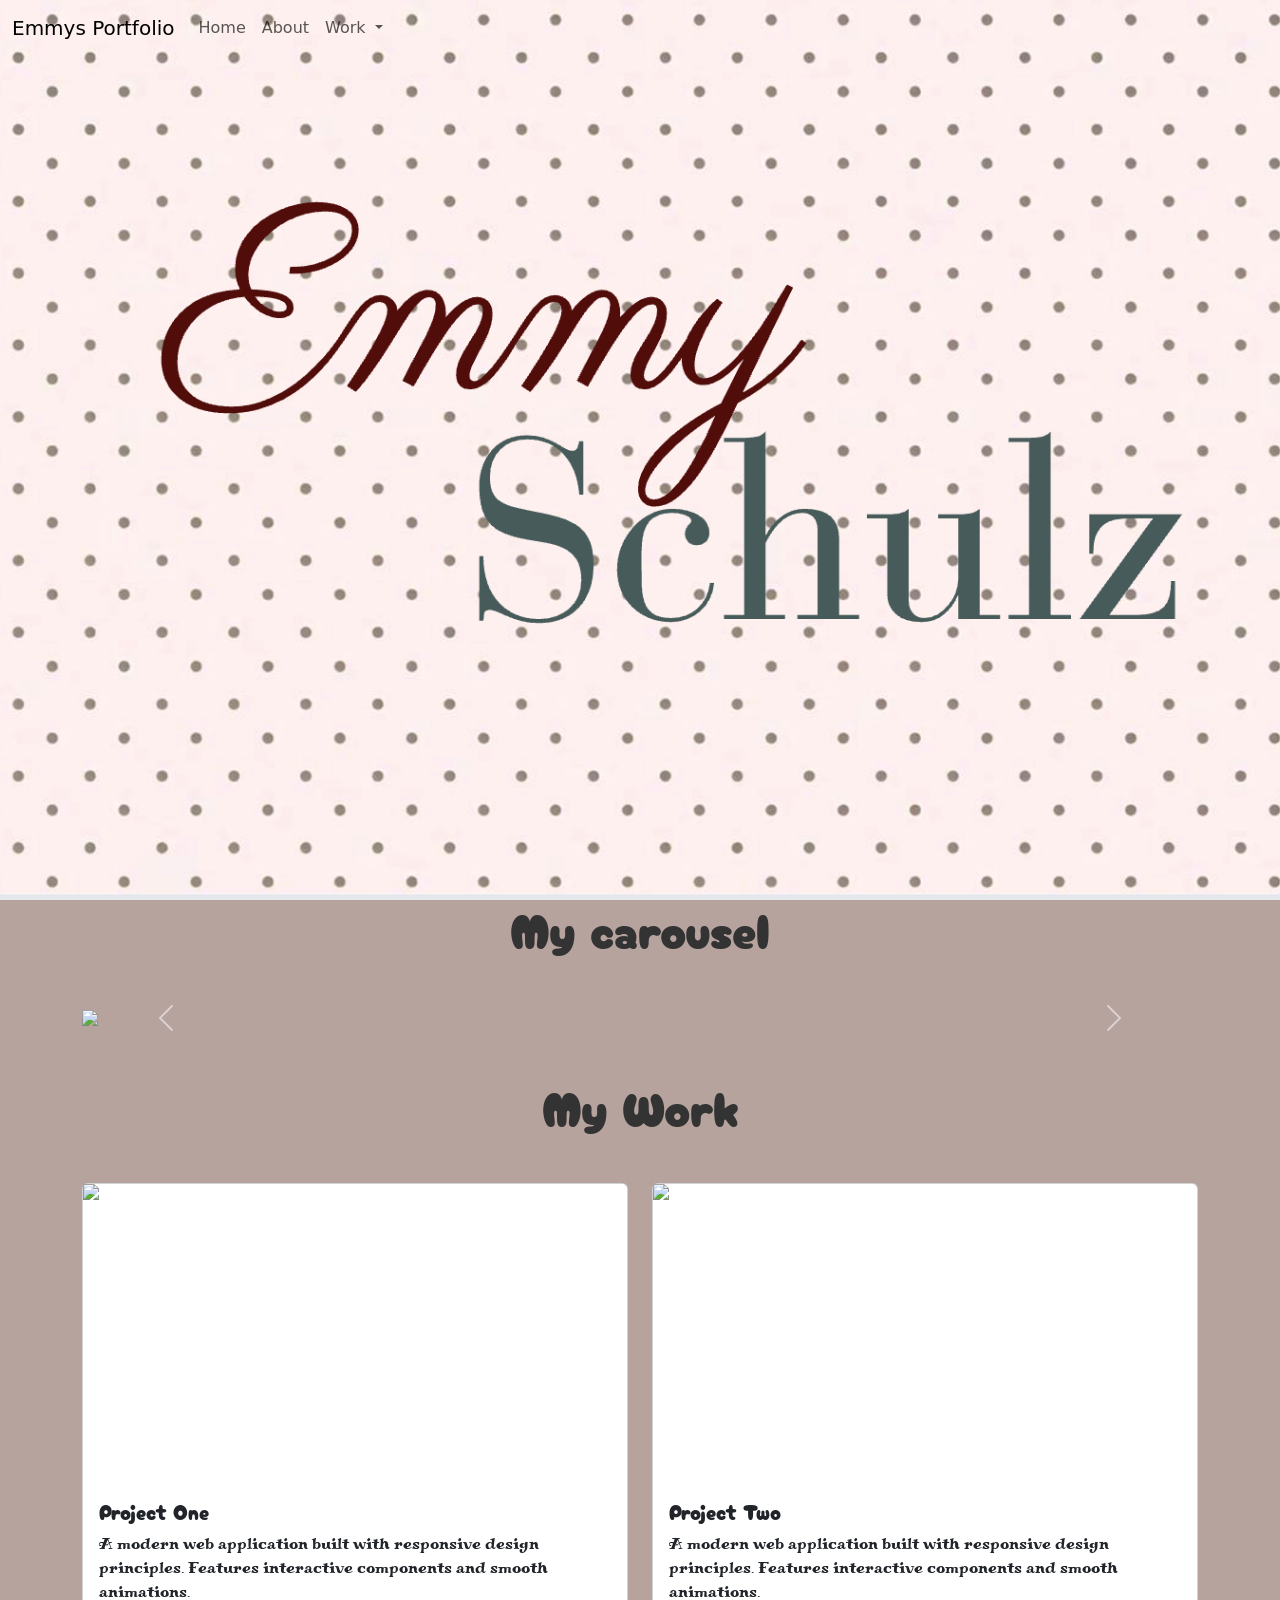
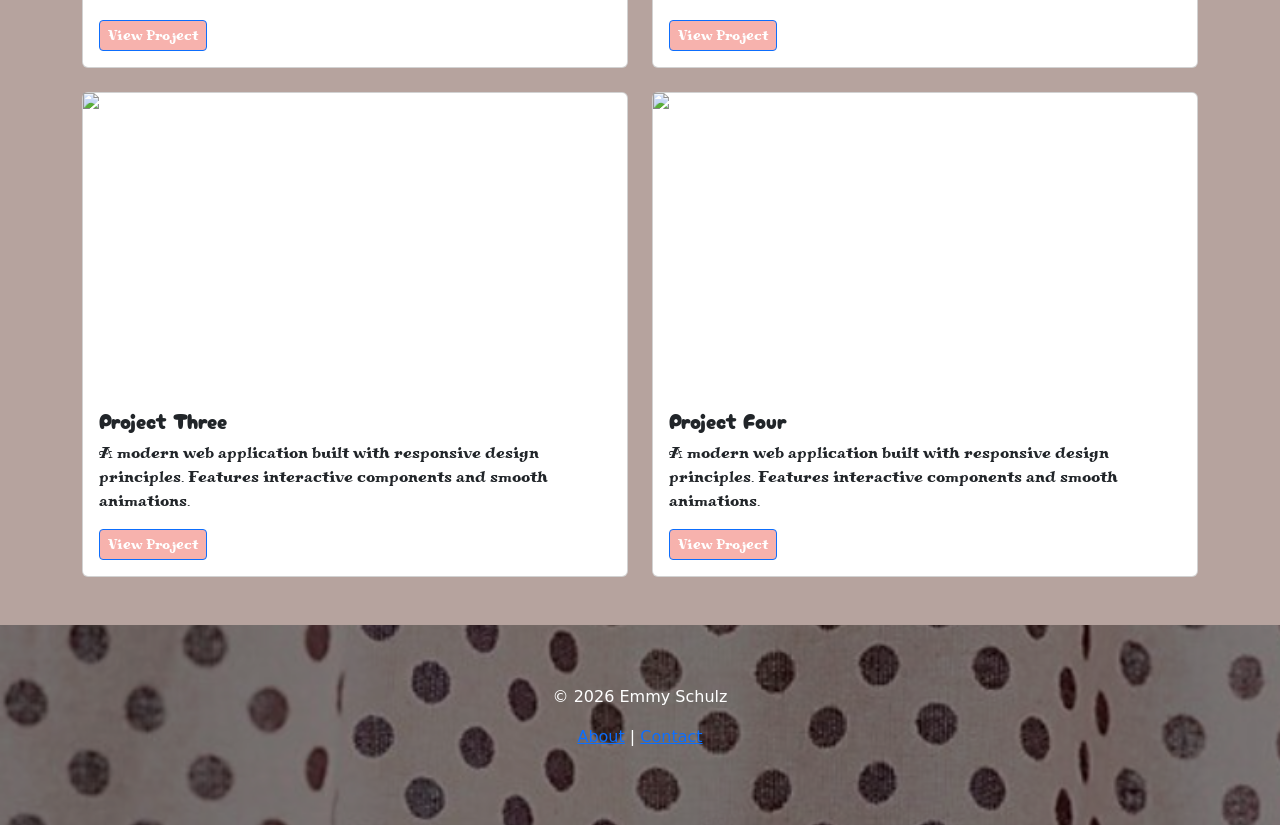
==== index.html @ f0cff7fa "change to front page" ====
<!DOCTYPE html>
<html lang="en">

	<head>
		<link rel="stylesheet" href="https://cdnjs.cloudflare.com/ajax/libs/animate.css/4.1.1/animate.min.css"/>
		
		<meta name="viewport" content="width=device-width, initial-scale=1">

		<meta name="description" content="A student athlete at St. Thomas who runs, writes, designs and plans! ">

		<meta property="og:image" content="images/polkadots.png">

		<link rel="icon" href="images/polkadots.png" type="image/x-icon">

		<title>Emmy Schulz Portfolio</title>

		<link href="https://cdn.jsdelivr.net/npm/bootstrap@5.3.8/dist/css/bootstrap.min.css" rel="stylesheet" integrity="sha384-sRIl4kxILFvY47J16cr9ZwB07vP4J8+LH7qKQnuqkuIAvNWLzeN8tE5YBujZqJLB" crossorigin="anonymous">

		<link href="styles/styles.css" rel="stylesheet">
	</head>
	
	<body>
		

		<!-- navbar with a drop down that collapses on screens smaller than medium width -->
<nav class="navbar navbar-expand-md fixed-top">
	<div class="container-fluid">
		<a class="navbar-brand" href="#">Emmys Portfolio</a>
		<button class="navbar-toggler" type="button" data-bs-toggle="collapse" data-bs-target="#navbarText" aria-controls="navbarText" aria-expanded="false" aria-label="Toggle navigation">
			<span class="navbar-toggler-icon"></span>
		</button>
		<div class="collapse navbar-collapse" id="navbarText">
			<ul class="navbar-nav">
				<li class="nav-item">
					<a class="nav-link" href="#">Home</a>
				</li>
				<li class="nav-item">
					<a class="nav-link" href="#">About</a>
				</li>
				<li class="nav-item dropdown">
					<a class="nav-link dropdown-toggle" role="button" data-bs-toggle="dropdown">
						Work
					</a>
					<ul class="dropdown-menu">
						<li><a class="dropdown-item" href="#">Digital</a></li>
						<li><a class="dropdown-item" href="#">Print</a></li>
						<li><a class="dropdown-item" href="#">Illustration</a></li>
					</ul>
				</li>
			</ul>
		
	</div>
	</div>
</nav>



		<!-- Hero Section -->
		<section id="hero" class="hero-section">
			<div class="container h-100 d-flex align-items-center justify-content-center">
				<div class="text-center text-white">
					
					<a href="easlink.html"></a>

				</div>
			</div>
		</section>

<section class="carousel py5">
	<div class="container">
		<h2 class="text-center mb-5 display-5">My carousel</h2>

		<div id="catCarousel" class="carousel slide">
			<div class="carousel-inner">
				<div class="carousel-item active">
					<img src="images/bluecat.webp">
				</div>
				<div class="carousel-item">
					<img src="images/catfriend.webp">
				</div>
				<div class="carousel-item">
					<img src="images/catkeyboard.webp">
				</div>
				<div class="carousel-item">
					<img src="images/sunflowercat.webp">
				</div>
				<div class="carousel-item">
					<img src="images/orangecat.webp">
				</div>
			</div>
			<button class="carousel-control-prev" type="button" data-bs-target="#catCarousel" data-bs-slide="prev">
				<span class="carousel-control-prev-icon" aria-hidden="true"></span>
			</button>
			<button class="carousel-control-next" type="button" data-bs-target="#catCarousel" data-bs-slide="next">
				<span class="carousel-control-next-icon" aria-hidden="true"></span>
			</button>
		</div>
	</div>
</section>


		<!-- Work Section -->
		<section id="work" class="py-5 sans-serif">
			<div class="container">
				<h2 class="text-center mb-5 display-5">My Work</h2>
				
				<div class="row g-4">
					<!-- Work 1 -->
					<div class="col-md-6">
						<div class="card h-100 work-card">
							<img src="https://placehold.co/500x300/">
							<div class="card-body">
								<h5 class="card-title">Project One</h5>
								<p class="card-text">A modern web application built with responsive design principles. Features interactive components and smooth animations.</p>
								<a href="#" class="btn btn-sm btn-primary">View Project</a>
							</div>
						</div>
					</div>

					<!-- Work 2 -->
					<div class="col-md-6">
						<div class="card h-100 work-card">
							<img src="https://placehold.co/500x300/">
							<div class="card-body">
								<h5 class="card-title">Project Two</h5>
								<p class="card-text">A modern web application built with responsive design principles. Features interactive components and smooth animations.</p>
								<a href="#" class="btn btn-sm btn-primary">View Project</a>
							</div>
						</div>
					</div>

					<!-- Work 3 -->
					<div class="col-md-6">
						<div class="card h-100 work-card">
							<img src="https://placehold.co/500x300/">
							<div class="card-body">
								<h5 class="card-title">Project Three</h5>
								<p class="card-text">A modern web application built with responsive design principles. Features interactive components and smooth animations.</p>
								<a href="#" class="btn btn-sm btn-primary">View Project</a>
							</div>
						</div>
					</div>

					<!-- Work 4 -->
					<div class="col-md-6">
						<div class="card h-100 work-card">
							<img src="https://placehold.co/500x300/">
							<div class="card-body">
								<h5 class="card-title">Project Four</h5>
								<p class="card-text">A modern web application built with responsive design principles. Features interactive components and smooth animations.</p>
								<a href="#" class="btn btn-sm btn-primary">View Project</a>
							</div>
						</div>
					</div>
				</div>
			</div>
		</section>

		<script src="https://cdn.jsdelivr.net/npm/bootstrap@5.3.8/dist/js/bootstrap.bundle.min.js" integrity="sha384-FKyoEForCGlyvwx9Hj09JcYn3nv7wiPVlz7YYwJrWVcXK/BmnVDxM+D2scQbITxI" crossorigin="anonymous"></script>
	</body>
</html>


<footer class="footer">
	<div class="container-fluid text-center text-white">
		<p>&copy; 2026 Emmy Schulz</p>
		<p>
			<a href="#">About</a> |
			<a href="#">Contact</a>
		</p>
	</div>
</footer>

</body>
</html>
---- styles/styles.css ----
@import url('https://fonts.googleapis.com/css2?family=Bitter:ital,wght@0,100..900;1,100..900&family=Cherry+Bomb+One&display=swap');
@import url('https://fonts.googleapis.com/css2?family=Miltonian+Tattoo&display=swap');

:root { 
    --bg-color:#B6A39E;
    --text-color: #510D0A; 
    --highlight-color-one: #162521;
    --highlight-color-two: #475B5A;
}
body { 
    background-color: var(--bg-color);
    color: var(--text-color);
}


/* Hero Section */
/* Hero Section */
.hero-section {
    background-image: url("../images/banner.png");
    background-size: cover;
    background-position: center;
    background-repeat: no-repeat;

    height: 100vh;
}



.bg-light {
    background-color: red;
}

.hero-section h1 {
    font-weight: 700;
      font-family: "Cherry Bomb One", system-ui; 
}

h2,h3,h4,h5 {
    font-family: "Cherry Bomb One", system-ui; 
}


.hero-section .lead {
    font-size: 1.5rem;
}

.work-card img {
    height: 300px;
    object-fit: cover;
    border-radius: 0;
}
.work-card {
    font-family: "Miltonian Tattoo", serif;
}

.btn {
    background-color: #F7B2AD;
}

h2 {
    font-weight: 700;
    color: #333;
}

.footer {
	background-image: url("../images/polkadots.png"); /* change to your image */
	background-size: cover;
	background-position: center;
	background-repeat: no-repeat;

	padding: 60px 0;
	position: relative;
}

/* optional: dark overlay so text is readable */
.footer::before {
	content: "";
	position: absolute;
	top: 0;
	left: 0;
	width: 100%;
	height: 100%;
	background: rgba(0, 0, 0, 0.5);
}

/* keep text above overlay */
.footer .container-fluid {
	position: relative;
	z-index: 1;
}
.footer {
	min-height: 200px;
	display: flex;
	align-items: center;
	justify-content: center;
}
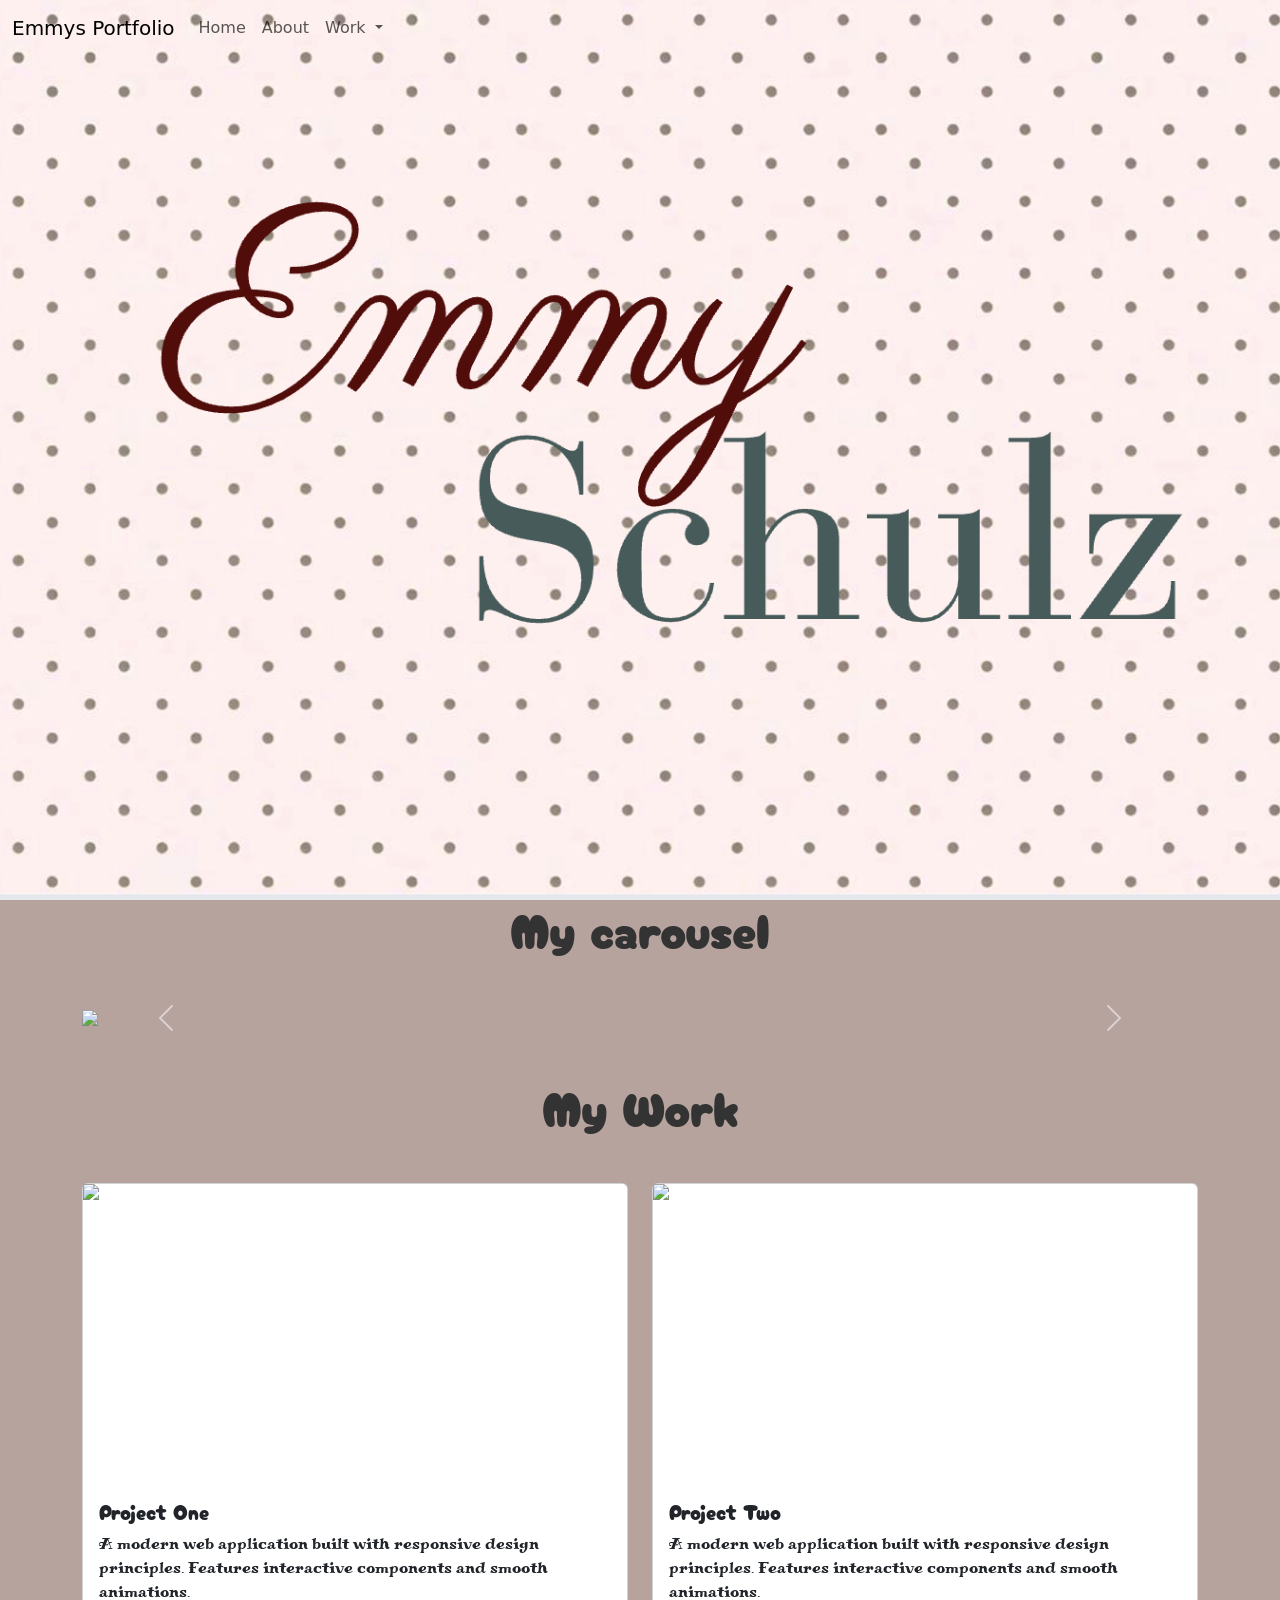
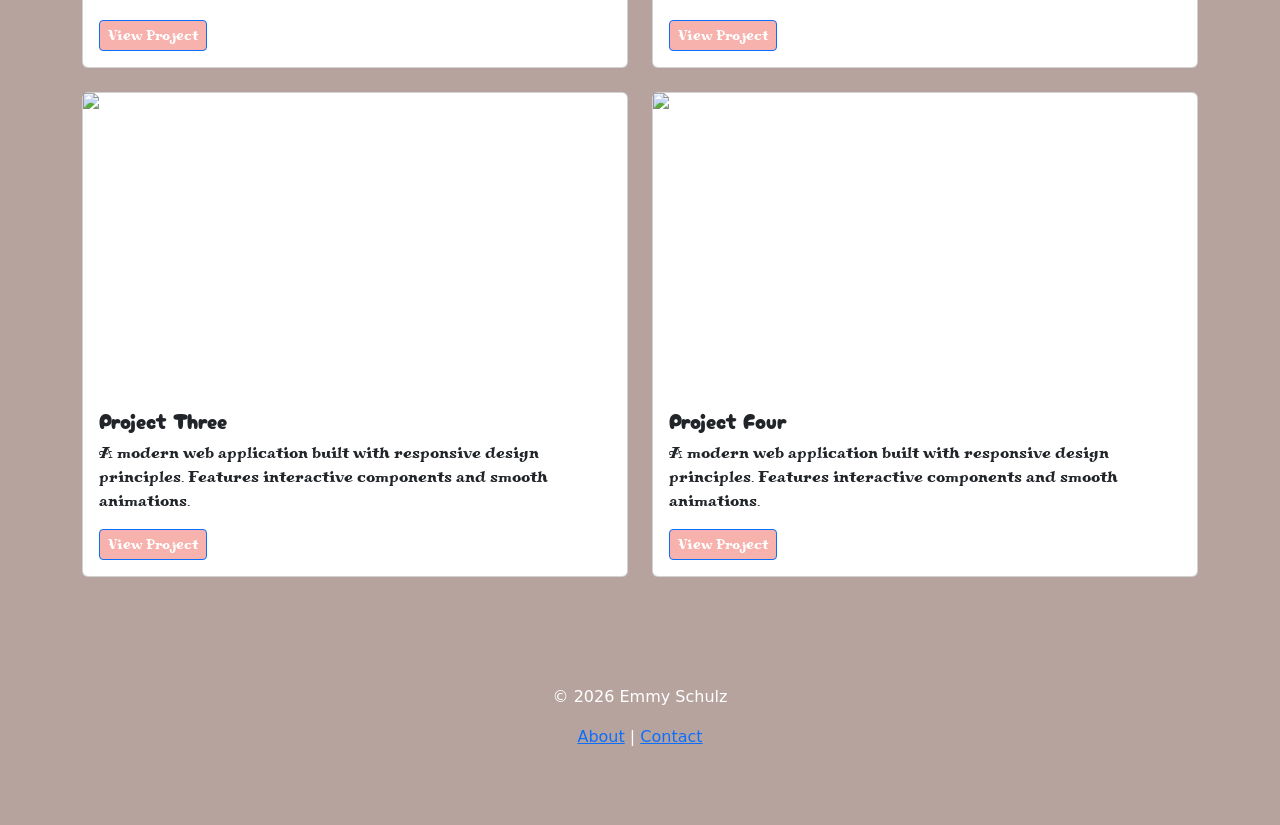
==== commit 55b5b073: "working on initialization" ====
--- a/index.html
+++ b/index.html
@@ -10,7 +10,7 @@
 
 		<meta property="og:image" content="images/polkadots.png">
 
-		<link rel="icon" href="images/polkadots.png" type="image/x-icon">
+		<link rel="icon" href="images/initials.png" type="image/x-icon">
 
 		<title>Emmy Schulz Portfolio</title>
 
--- a/styles/styles.css
+++ b/styles/styles.css
@@ -63,24 +63,13 @@
 }
 
 .footer {
-	background-image: url("../images/polkadots.png"); /* change to your image */
+	background-image: url("../images/b.png"); /* change to your image */
 	background-size: cover;
 	background-position: center;
 	background-repeat: no-repeat;
 
 	padding: 60px 0;
 	position: relative;
-}
-
-/* optional: dark overlay so text is readable */
-.footer::before {
-	content: "";
-	position: absolute;
-	top: 0;
-	left: 0;
-	width: 100%;
-	height: 100%;
-	background: rgba(0, 0, 0, 0.5);
 }
 
 /* keep text above overlay */
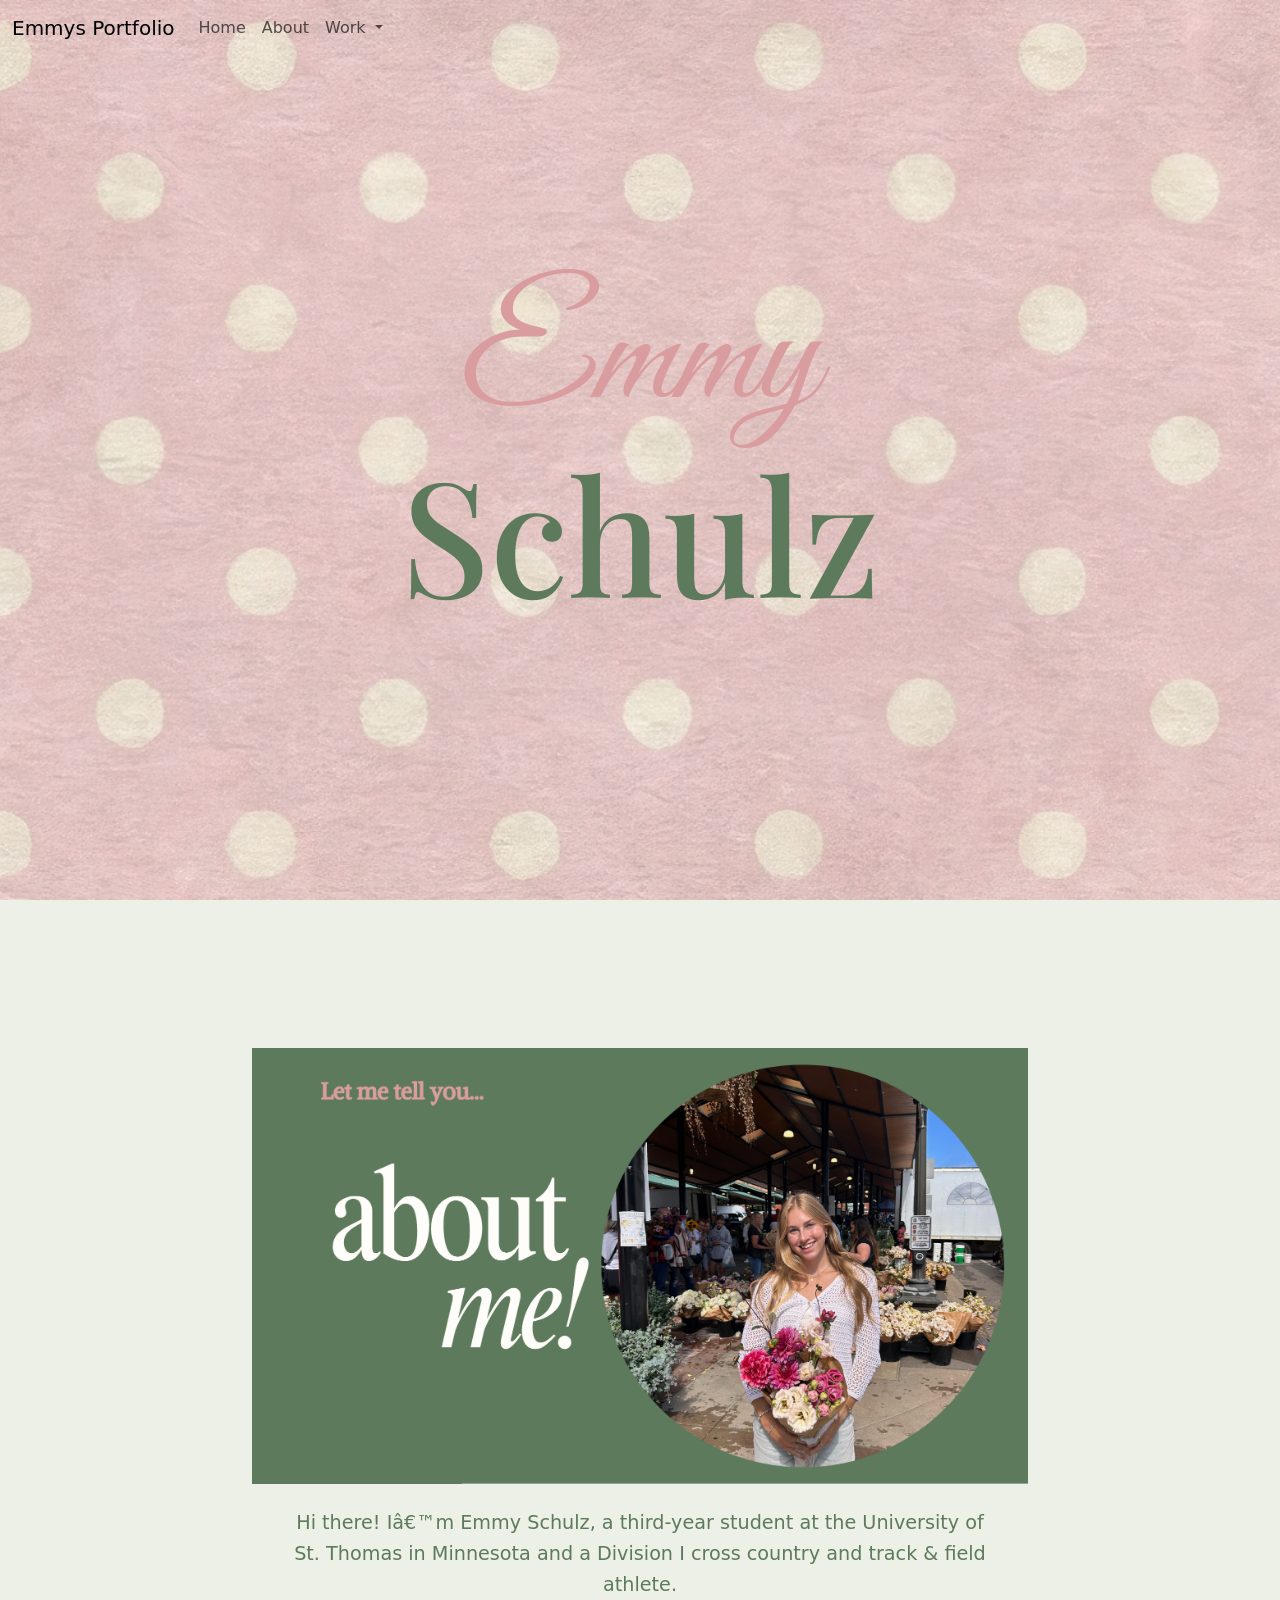
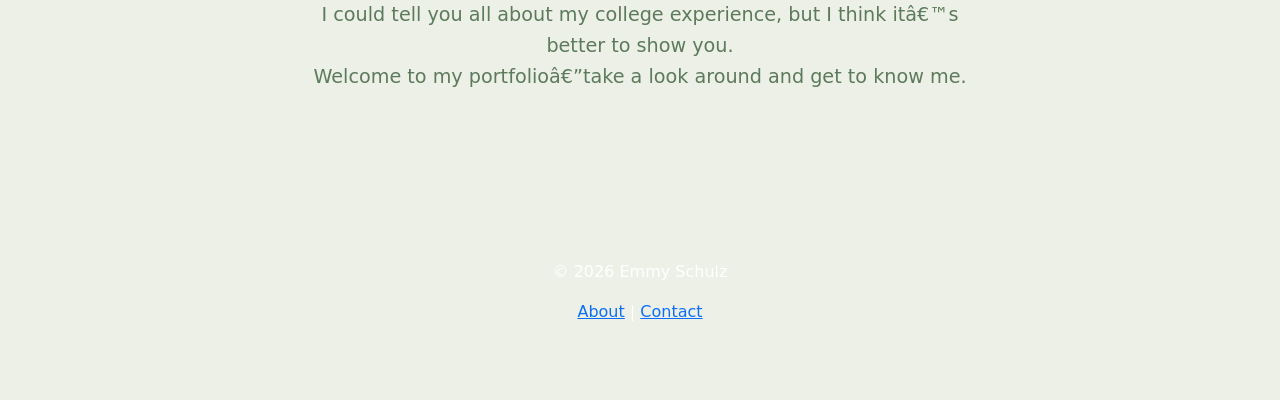
==== commit f97967a9: "homepage updates changing colors, background, text and adding in features." ====
--- a/index.html
+++ b/index.html
@@ -17,6 +17,8 @@
 		<link href="https://cdn.jsdelivr.net/npm/bootstrap@5.3.8/dist/css/bootstrap.min.css" rel="stylesheet" integrity="sha384-sRIl4kxILFvY47J16cr9ZwB07vP4J8+LH7qKQnuqkuIAvNWLzeN8tE5YBujZqJLB" crossorigin="anonymous">
 
 		<link href="styles/styles.css" rel="stylesheet">
+
+		<link href="https://fonts.googleapis.com/css2?family=Great+Vibes&family=Playfair+Display:wght@400;700&display=swap" rel="stylesheet">
 	</head>
 	
 	<body>
@@ -48,128 +50,59 @@
 					</ul>
 				</li>
 			</ul>
+			</div>
 		
 	</div>
 	</div>
 </nav>
 
+		<!-- Hero Section -->
+		<section id="hero" class="hero-section d-flex align-items-center justify-content-center text-center">
+    <div class="hero-text">
+        <h1 class="first-name">Emmy</h1>
+        <h2 class="last-name">Schulz</h2>
+    </div>
+</section>
 
+<section id="about" class="about-section d-flex align-items-center">
+    <div class="container text-center">
+        
+        <img src="images/aboutmebanner2.png" 
+             alt="About Emmy Schulz" 
+             class="img-fluid mb-4 about-img">
 
-		<!-- Hero Section -->
-		<section id="hero" class="hero-section">
-			<div class="container h-100 d-flex align-items-center justify-content-center">
-				<div class="text-center text-white">
-					
-					<a href="easlink.html"></a>
+        <p class="intro-text">
+            Hi there! I’m Emmy Schulz, a third-year student at the University of St. Thomas 
+            in Minnesota and a Division I cross country and track & field athlete.
+        </p>
 
-				</div>
-			</div>
-		</section>
+        <p class="intro-text">
+            I could tell you all about my college experience, but I think it’s better to show you.
+        </p>
 
-<section class="carousel py5">
-	<div class="container">
-		<h2 class="text-center mb-5 display-5">My carousel</h2>
+        <p class="intro-text">
+            Welcome to my portfolio—take a look around and get to know me.
+        </p>
 
-		<div id="catCarousel" class="carousel slide">
-			<div class="carousel-inner">
-				<div class="carousel-item active">
-					<img src="images/bluecat.webp">
-				</div>
-				<div class="carousel-item">
-					<img src="images/catfriend.webp">
-				</div>
-				<div class="carousel-item">
-					<img src="images/catkeyboard.webp">
-				</div>
-				<div class="carousel-item">
-					<img src="images/sunflowercat.webp">
-				</div>
-				<div class="carousel-item">
-					<img src="images/orangecat.webp">
-				</div>
-			</div>
-			<button class="carousel-control-prev" type="button" data-bs-target="#catCarousel" data-bs-slide="prev">
-				<span class="carousel-control-prev-icon" aria-hidden="true"></span>
-			</button>
-			<button class="carousel-control-next" type="button" data-bs-target="#catCarousel" data-bs-slide="next">
-				<span class="carousel-control-next-icon" aria-hidden="true"></span>
-			</button>
-		</div>
-	</div>
+    </div>
 </section>
 
 
-		<!-- Work Section -->
-		<section id="work" class="py-5 sans-serif">
-			<div class="container">
-				<h2 class="text-center mb-5 display-5">My Work</h2>
-				
-				<div class="row g-4">
-					<!-- Work 1 -->
-					<div class="col-md-6">
-						<div class="card h-100 work-card">
-							<img src="https://placehold.co/500x300/">
-							<div class="card-body">
-								<h5 class="card-title">Project One</h5>
-								<p class="card-text">A modern web application built with responsive design principles. Features interactive components and smooth animations.</p>
-								<a href="#" class="btn btn-sm btn-primary">View Project</a>
-							</div>
-						</div>
-					</div>
+		
 
-					<!-- Work 2 -->
-					<div class="col-md-6">
-						<div class="card h-100 work-card">
-							<img src="https://placehold.co/500x300/">
-							<div class="card-body">
-								<h5 class="card-title">Project Two</h5>
-								<p class="card-text">A modern web application built with responsive design principles. Features interactive components and smooth animations.</p>
-								<a href="#" class="btn btn-sm btn-primary">View Project</a>
-							</div>
-						</div>
-					</div>
 
-					<!-- Work 3 -->
-					<div class="col-md-6">
-						<div class="card h-100 work-card">
-							<img src="https://placehold.co/500x300/">
-							<div class="card-body">
-								<h5 class="card-title">Project Three</h5>
-								<p class="card-text">A modern web application built with responsive design principles. Features interactive components and smooth animations.</p>
-								<a href="#" class="btn btn-sm btn-primary">View Project</a>
-							</div>
-						</div>
-					</div>
+    <footer class="footer">
+        <div class="container-fluid text-center text-white">
+            <p>&copy; 2026 Emmy Schulz</p>
+            <p>
+                <a href="#">About</a> |
+                <a href="#">Contact</a>
+            </p>
+        </div>
+    </footer>
 
-					<!-- Work 4 -->
-					<div class="col-md-6">
-						<div class="card h-100 work-card">
-							<img src="https://placehold.co/500x300/">
-							<div class="card-body">
-								<h5 class="card-title">Project Four</h5>
-								<p class="card-text">A modern web application built with responsive design principles. Features interactive components and smooth animations.</p>
-								<a href="#" class="btn btn-sm btn-primary">View Project</a>
-							</div>
-						</div>
-					</div>
-				</div>
-			</div>
-		</section>
-
-		<script src="https://cdn.jsdelivr.net/npm/bootstrap@5.3.8/dist/js/bootstrap.bundle.min.js" integrity="sha384-FKyoEForCGlyvwx9Hj09JcYn3nv7wiPVlz7YYwJrWVcXK/BmnVDxM+D2scQbITxI" crossorigin="anonymous"></script>
-	</body>
+    <script src="https://cdn.jsdelivr.net/npm/bootstrap@5.3.8/dist/js/bootstrap.bundle.min.js"></script>
+</body>
 </html>
 
-
-<footer class="footer">
-	<div class="container-fluid text-center text-white">
-		<p>&copy; 2026 Emmy Schulz</p>
-		<p>
-			<a href="#">About</a> |
-			<a href="#">Contact</a>
-		</p>
-	</div>
-</footer>
-
-</body>
-</html>+	
--- a/styles/styles.css
+++ b/styles/styles.css
@@ -2,10 +2,10 @@
 @import url('https://fonts.googleapis.com/css2?family=Miltonian+Tattoo&display=swap');
 
 :root { 
-    --bg-color:#B6A39E;
+    --bg-color:#ecf0e6;
     --text-color: #510D0A; 
-    --highlight-color-one: #162521;
-    --highlight-color-two: #475B5A;
+    --highlight-color-one: #5d7a5c;
+    --highlight-color-two: #d99da0;
 }
 body { 
     background-color: var(--bg-color);
@@ -13,54 +13,57 @@
 }
 
 
-/* Hero Section */
-/* Hero Section */
 .hero-section {
-    background-image: url("../images/banner.png");
+    height: 100vh;
+    background-image: url("../images/homescreen.png"); /* your image */
     background-size: cover;
     background-position: center;
     background-repeat: no-repeat;
+}
 
-    height: 100vh;
+
+.hero-text {
+    text-align: center;
+}
+
+
+.first-name {
+    font-family: 'Great Vibes';
+    font-size: 10rem;
+    color: var(--highlight-color-two); /* deep red */
+    margin-bottom: -20px;
+}
+
+
+.last-name {
+    font-family: 'Playfair Display', serif;
+    font-size: 10rem;
+    color: var(--highlight-color-one); /* muted green */
+}
+
+/*this is the about me banner section*/
+
+.intro-text {
+    max-width: 700px;
+    margin: 0 auto;
+    font-size: 1.2rem;
+    line-height: 1.6;
+    color:var(--highlight-color-one);
+}
+.about-section {
+    min-height: 100vh; /* full screen */
+    padding-top: 80px; /* space for fixed navbar */
+    padding-bottom: 40px;
+}
+
+/* Keep content centered vertically */
+.about-section .container {
+    max-width: 800px;
 }
 
 
 
-.bg-light {
-    background-color: red;
-}
 
-.hero-section h1 {
-    font-weight: 700;
-      font-family: "Cherry Bomb One", system-ui; 
-}
-
-h2,h3,h4,h5 {
-    font-family: "Cherry Bomb One", system-ui; 
-}
-
-
-.hero-section .lead {
-    font-size: 1.5rem;
-}
-
-.work-card img {
-    height: 300px;
-    object-fit: cover;
-    border-radius: 0;
-}
-.work-card {
-    font-family: "Miltonian Tattoo", serif;
-}
-
-.btn {
-    background-color: #F7B2AD;
-}
-
-h2 {
-    font-weight: 700;
-    color: #333;
-}
 
 .footer {
 	background-image: url("../images/b.png"); /* change to your image */
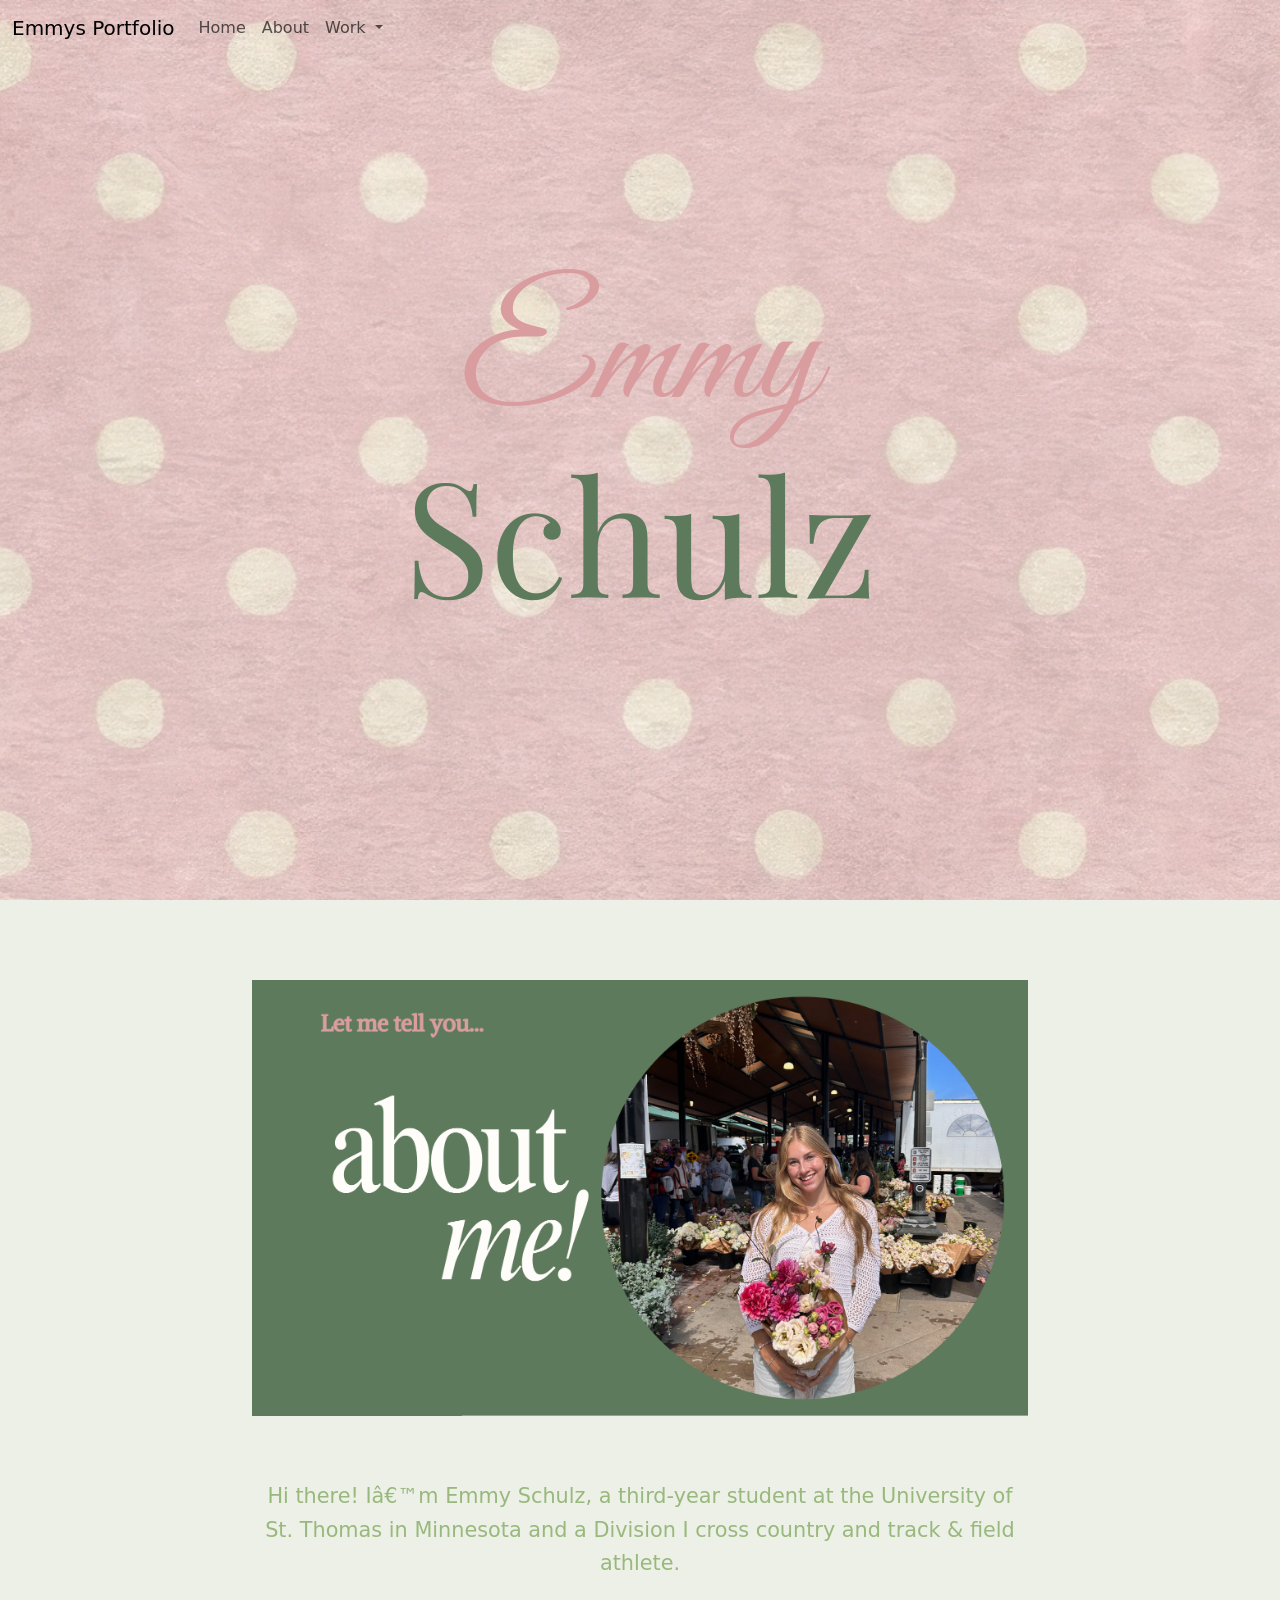
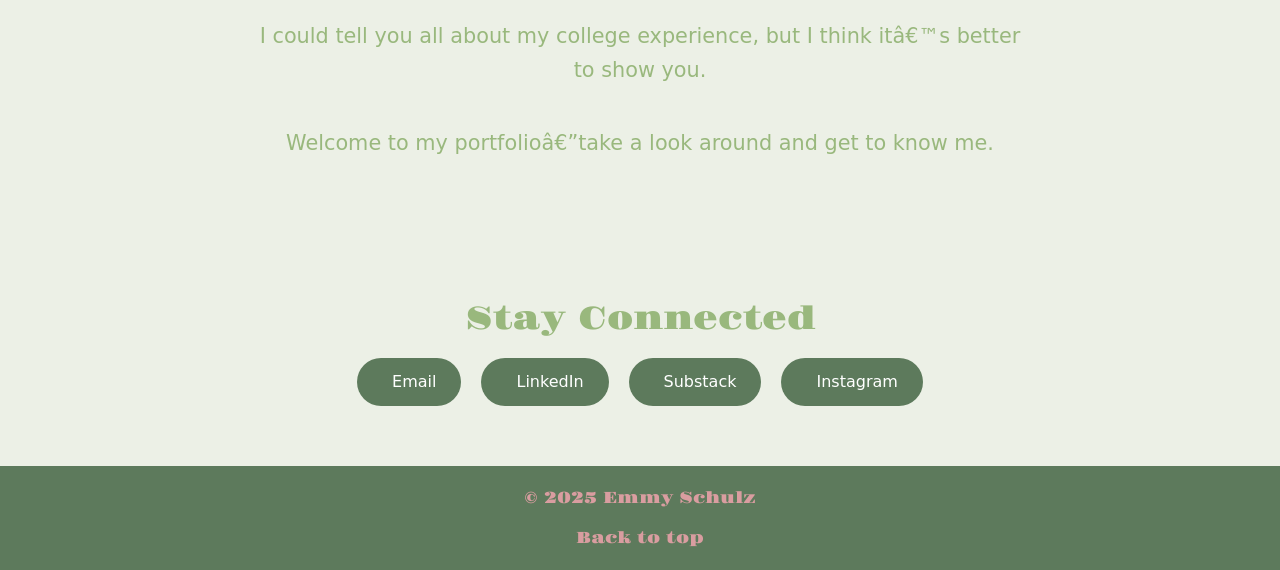
==== commit f36e25cd: "changing footer" ====
--- a/index.html
+++ b/index.html
@@ -19,6 +19,12 @@
 		<link href="styles/styles.css" rel="stylesheet">
 
 		<link href="https://fonts.googleapis.com/css2?family=Great+Vibes&family=Playfair+Display:wght@400;700&display=swap" rel="stylesheet">
+
+	<link rel="stylesheet" href="styles/normalize2 copy.css" />
+    <link rel="stylesheet" href="styles/portfolio copy.css" />
+
+
+		
 	</head>
 	
 	<body>
@@ -87,21 +93,49 @@
     </div>
 </section>
 
+  <!-- Stay Connected Section -->
+      <div id="stay-connected">
+        <h2>Stay Connected</h2>
+        <div class="social-links">
+          <a href="mailto:your-email@example.com" class="social-btn">
+            <i class="fa-solid fa-envelope"></i> Email
+          </a>
+          <a
+            href="https://www.linkedin.com/in/emmy-schulz-8937b3288"
+            target="_blank"
+            class="social-btn"
+          >
+            <i class="fa-brands fa-linkedin"></i> LinkedIn
+          </a>
+          <a
+            href="https://substack.com/@emmyschulz"
+            target="_blank"
+            class="social-btn"
+          >
+            <i class="fa-solid fa-pen-nib"></i> Substack
+          </a>
+          <a
+            href="https://www.instagram.com/emmy_schulz6/"
+            target="_blank"
+            class="social-btn"
+          >
+            <i class="fa-brands fa-instagram"></i> Instagram
+          </a>
+        </div>
+      </div>
 
+      <div id="footer">
+        <p>&copy; 2025 Emmy Schulz</p>
+        <ul>
+          <li><a href="#top">Back to top</a></li>
+        </ul>
+      </div>
+    </div>
+  </body>
+</html>
 		
 
-
-    <footer class="footer">
-        <div class="container-fluid text-center text-white">
-            <p>&copy; 2026 Emmy Schulz</p>
-            <p>
-                <a href="#">About</a> |
-                <a href="#">Contact</a>
-            </p>
-        </div>
-    </footer>
-
-    <script src="https://cdn.jsdelivr.net/npm/bootstrap@5.3.8/dist/js/bootstrap.bundle.min.js"></script>
+    
 </body>
 </html>
 
--- a/styles/normalize2 copy.css
+++ b/styles/normalize2 copy.css
@@ -0,0 +1,349 @@
+/*! normalize.css v8.0.1 | MIT License | github.com/necolas/normalize.css */
+
+/* Document
+   ========================================================================== */
+
+/**
+ * 1. Correct the line height in all browsers.
+ * 2. Prevent adjustments of font size after orientation changes in iOS.
+ */
+
+html {
+  line-height: 1.15; /* 1 */
+  -webkit-text-size-adjust: 100%; /* 2 */
+}
+
+/* Sections
+   ========================================================================== */
+
+/**
+ * Remove the margin in all browsers.
+ */
+
+body {
+  margin: 0;
+}
+
+/**
+ * Render the `main` element consistently in IE.
+ */
+
+main {
+  display: block;
+}
+
+/**
+ * Correct the font size and margin on `h1` elements within `section` and
+ * `article` contexts in Chrome, Firefox, and Safari.
+ */
+
+h1 {
+  font-size: 2em;
+  margin: 0.67em 0;
+}
+
+/* Grouping content
+   ========================================================================== */
+
+/**
+ * 1. Add the correct box sizing in Firefox.
+ * 2. Show the overflow in Edge and IE.
+ */
+
+hr {
+  box-sizing: content-box; /* 1 */
+  height: 0; /* 1 */
+  overflow: visible; /* 2 */
+}
+
+/**
+ * 1. Correct the inheritance and scaling of font size in all browsers.
+ * 2. Correct the odd `em` font sizing in all browsers.
+ */
+
+pre {
+  font-family: monospace, monospace; /* 1 */
+  font-size: 1em; /* 2 */
+}
+
+/* Text-level semantics
+   ========================================================================== */
+
+/**
+ * Remove the gray background on active links in IE 10.
+ */
+
+a {
+  background-color: transparent;
+}
+
+/**
+ * 1. Remove the bottom border in Chrome 57-
+ * 2. Add the correct text decoration in Chrome, Edge, IE, Opera, and Safari.
+ */
+
+abbr[title] {
+  border-bottom: none; /* 1 */
+  text-decoration: underline; /* 2 */
+  text-decoration: underline dotted; /* 2 */
+}
+
+/**
+ * Add the correct font weight in Chrome, Edge, and Safari.
+ */
+
+b,
+strong {
+  font-weight: bolder;
+}
+
+/**
+ * 1. Correct the inheritance and scaling of font size in all browsers.
+ * 2. Correct the odd `em` font sizing in all browsers.
+ */
+
+code,
+kbd,
+samp {
+  font-family: monospace, monospace; /* 1 */
+  font-size: 1em; /* 2 */
+}
+
+/**
+ * Add the correct font size in all browsers.
+ */
+
+small {
+  font-size: 80%;
+}
+
+/**
+ * Prevent `sub` and `sup` elements from affecting the line height in
+ * all browsers.
+ */
+
+sub,
+sup {
+  font-size: 75%;
+  line-height: 0;
+  position: relative;
+  vertical-align: baseline;
+}
+
+sub {
+  bottom: -0.25em;
+}
+
+sup {
+  top: -0.5em;
+}
+
+/* Embedded content
+   ========================================================================== */
+
+/**
+ * Remove the border on images inside links in IE 10.
+ */
+
+img {
+  border-style: none;
+}
+
+/* Forms
+   ========================================================================== */
+
+/**
+ * 1. Change the font styles in all browsers.
+ * 2. Remove the margin in Firefox and Safari.
+ */
+
+button,
+input,
+optgroup,
+select,
+textarea {
+  font-family: inherit; /* 1 */
+  font-size: 100%; /* 1 */
+  line-height: 1.15; /* 1 */
+  margin: 0; /* 2 */
+}
+
+/**
+ * Show the overflow in IE.
+ * 1. Show the overflow in Edge.
+ */
+
+button,
+input { /* 1 */
+  overflow: visible;
+}
+
+/**
+ * Remove the inheritance of text transform in Edge, Firefox, and IE.
+ * 1. Remove the inheritance of text transform in Firefox.
+ */
+
+button,
+select { /* 1 */
+  text-transform: none;
+}
+
+/**
+ * Correct the inability to style clickable types in iOS and Safari.
+ */
+
+button,
+[type="button"],
+[type="reset"],
+[type="submit"] {
+  -webkit-appearance: button;
+}
+
+/**
+ * Remove the inner border and padding in Firefox.
+ */
+
+button::-moz-focus-inner,
+[type="button"]::-moz-focus-inner,
+[type="reset"]::-moz-focus-inner,
+[type="submit"]::-moz-focus-inner {
+  border-style: none;
+  padding: 0;
+}
+
+/**
+ * Restore the focus styles unset by the previous rule.
+ */
+
+button:-moz-focusring,
+[type="button"]:-moz-focusring,
+[type="reset"]:-moz-focusring,
+[type="submit"]:-moz-focusring {
+  outline: 1px dotted ButtonText;
+}
+
+/**
+ * Correct the padding in Firefox.
+ */
+
+fieldset {
+  padding: 0.35em 0.75em 0.625em;
+}
+
+/**
+ * 1. Correct the text wrapping in Edge and IE.
+ * 2. Correct the color inheritance from `fieldset` elements in IE.
+ * 3. Remove the padding so developers are not caught out when they zero out
+ *    `fieldset` elements in all browsers.
+ */
+
+legend {
+  box-sizing: border-box; /* 1 */
+  color: inherit; /* 2 */
+  display: table; /* 1 */
+  max-width: 100%; /* 1 */
+  padding: 0; /* 3 */
+  white-space: normal; /* 1 */
+}
+
+/**
+ * Add the correct vertical alignment in Chrome, Firefox, and Opera.
+ */
+
+progress {
+  vertical-align: baseline;
+}
+
+/**
+ * Remove the default vertical scrollbar in IE 10+.
+ */
+
+textarea {
+  overflow: auto;
+}
+
+/**
+ * 1. Add the correct box sizing in IE 10.
+ * 2. Remove the padding in IE 10.
+ */
+
+[type="checkbox"],
+[type="radio"] {
+  box-sizing: border-box; /* 1 */
+  padding: 0; /* 2 */
+}
+
+/**
+ * Correct the cursor style of increment and decrement buttons in Chrome.
+ */
+
+[type="number"]::-webkit-inner-spin-button,
+[type="number"]::-webkit-outer-spin-button {
+  height: auto;
+}
+
+/**
+ * 1. Correct the odd appearance in Chrome and Safari.
+ * 2. Correct the outline style in Safari.
+ */
+
+[type="search"] {
+  -webkit-appearance: textfield; /* 1 */
+  outline-offset: -2px; /* 2 */
+}
+
+/**
+ * Remove the inner padding in Chrome and Safari on macOS.
+ */
+
+[type="search"]::-webkit-search-decoration {
+  -webkit-appearance: none;
+}
+
+/**
+ * 1. Correct the inability to style clickable types in iOS and Safari.
+ * 2. Change font properties to `inherit` in Safari.
+ */
+
+::-webkit-file-upload-button {
+  -webkit-appearance: button; /* 1 */
+  font: inherit; /* 2 */
+}
+
+/* Interactive
+   ========================================================================== */
+
+/*
+ * Add the correct display in Edge, IE 10+, and Firefox.
+ */
+
+details {
+  display: block;
+}
+
+/*
+ * Add the correct display in all browsers.
+ */
+
+summary {
+  display: list-item;
+}
+
+/* Misc
+   ========================================================================== */
+
+/**
+ * Add the correct display in IE 10+.
+ */
+
+template {
+  display: none;
+}
+
+/**
+ * Add the correct display in IE 10.
+ */
+
+[hidden] {
+  display: none;
+}
--- a/styles/portfolio copy.css
+++ b/styles/portfolio copy.css
@@ -0,0 +1,486 @@
+/*
+#99B87D light green
+#D99DA0 pink
+#5D7A5C green
+#ECF0E6 off white
+#0E0D0B black 
+*/
+
+@import url('https://fonts.googleapis.com/css2?family=Gravitas+One&display=swap');
+
+html {
+    scroll-behavior: smooth;
+}
+body {
+    margin:0;
+    overflow-x:hidden;
+}
+h1{
+   margin-top: 0;
+    font-size: 6vw;
+    color:#5D7A5C;
+    font-family: "Gravitas one";
+    font-weight: 400;
+  font-style: normal;
+}
+h2 {
+    clear: both;
+       font-family: "Gravitas one";
+    font-weight: 400;
+  font-style: normal;
+  color: #5D7A5C;
+ 
+}
+h2 a {
+    color: #D99DA0;
+    text-decoration: none;
+}
+h2 a:hover {
+    color: antiquewhite;
+    font-style: italic;
+}
+#wrapper {
+    width: 100%;
+    /*top left bottom left*/
+    margin: 0 auto;
+    background-color: #5D7A5C;
+}
+#header,
+#footer {
+    padding: 1em;
+    background-color: #5D7A5C;
+}
+#footer {
+    clear: both; 
+}
+#nav {
+    list-style-type: none;
+    text-align: right;
+    padding: 0;
+}
+#nav li{
+    display: inline-block;
+    margin-top: 0.25em 
+}
+#nav li a{
+    text-decoration: none;
+    display: inline-block;
+    background-color: #D99DA0;
+    padding: 0.5em 1em;
+    color: white; 
+    border-radius: 0.5em;
+}
+#nav li a:hover {
+    background-color: #99B87D;
+}
+#nav li a.active {
+    background-color:#99B87D;
+}
+#content {
+    padding: 1em;
+    line-height: 1.25em;
+}
+
+/* Make header take full width of screen */
+#header {
+  width: 100%;
+  margin: 0;
+  padding: 0;
+  text-align: center;
+}
+/* Reset the wrapper’s default alignment so banner can stretch full width */
+#wrapper {
+  margin: 0;
+  padding: 0;
+}
+
+/* Make the banner fill the entire top of the screen */
+.banner-img {
+  width: 100vw;          /* spans full browser width */
+  height: 300px;         /* adjust height to preference */
+  object-fit: cover;     /* no stretching */
+  display: block;
+  margin: 0;
+  position: relative;
+  left: 50%;
+  transform: translateX(-50%); /* keeps it perfectly centered */
+}
+
+/* Center your navigation nicely below */
+#nav {
+  list-style: none;
+  display: flex;
+  justify-content: center;
+  gap: 25px;
+  padding: 15px 0;
+  margin: 0;
+  background: transparent;
+  backdrop-filter: none;
+}
+/* Full-screen image section */
+.full-photo {
+  width: 100vw;           /* full browser width */
+  height: 100vh;          /* full screen height */
+  object-fit: cover;      /* prevents stretching */
+  display: block;
+  margin: 0;
+  padding: 0;
+}
+#content {
+  padding: 0;
+  margin: 0;
+}
+.intro-text {
+  color: #99B87D;
+  font-size: 1.3em;
+  text-align: center;
+  max-width: 800px;
+  margin: 40px auto;
+  line-height: 1.6;
+}
+#stay-connected {
+  text-align: center;
+  margin: 60px 0;
+}
+
+#stay-connected h2 {
+  color: white;
+  font-size: 2em;
+  margin-bottom: 20px;
+  font-family: "Gravitas One", serif;
+}
+
+.social-links {
+  display: flex;
+  justify-content: center;
+  gap: 20px;
+  flex-wrap: wrap;
+}
+
+.social-btn {
+  background-color: #5D7A5C;
+  color: white;
+  text-decoration: none;
+  padding: 12px 25px;
+  border-radius: 30px;
+  font-size: 1em;
+  font-weight: 500;
+  transition: background-color 0.3s, transform 0.2s;
+}
+
+.social-btn:hover {
+  background-color: #88A882;
+  transform: scale(1.05);
+}
+#stay-connected {
+  text-align: center;
+  margin: 60px 0;
+}
+
+#stay-connected h2 {
+  color: #99B87D;
+  font-size: 2em;
+  margin-bottom: 20px;
+  font-family: "Gravitas One", serif;
+}
+
+.social-links {
+  display: flex;
+  justify-content: center;
+  gap: 20px;
+  flex-wrap: wrap;
+}
+
+.social-btn {
+  display: flex;
+  align-items: center;
+  gap: 10px;
+  background-color: #5d7a5c;
+  color: white;
+  text-decoration: none;
+  padding: 12px 25px;
+  border-radius: 30px;
+  font-size: 1em;
+  font-weight: 500;
+  transition: background-color 0.3s, transform 0.2s;
+}
+
+.social-btn:hover {
+  background-color: #88a882;
+  transform: scale(1.05);
+}
+
+.social-btn i {
+  font-size: 1.2em;
+}
+#footer {
+  text-align: center;       /* centers all text inside the footer */
+  padding: 20px 0;          /* adds some space above and below */
+  color: #D99DA0;           /* pink color - you can adjust the hex if you want a different pink */
+  font-family: "Gravitas One", serif; /* optional: match your heading font */
+  font-size: 1em;           /* adjust size if needed */
+}
+
+#footer ul {
+  list-style: none;        /* remove bullets from the list */
+  padding: 0;
+  margin: 10px 0 0 0;      /* spacing above links */
+}
+
+#footer ul li {
+  display: inline;         /* makes list items horizontal */
+  margin: 0 10px;          /* spacing between items */
+}
+
+#footer ul li a {
+  color: #D99DA0;          /* same pink for the link */
+  text-decoration: none;   /* removes underline */
+  transition: color 0.3s;
+}
+
+#footer ul li a:hover {
+  color: #D99DA0;          /* slightly lighter pink on hover */
+}
+
+.project-list {
+  list-style: none;      /* removes bullets */
+  padding: 0;
+  margin: 20px 0;
+}
+
+.project-list li {
+  margin: 10px 0;
+}
+
+.project-list a {
+  text-decoration: none;
+  color: #ECF0E6;        /* your theme color */
+  font-weight: 500;
+  transition: color 0.3s, transform 0.2s;
+}
+
+.project-list a:hover {
+  color: #88A882;        /* hover color */
+  transform: scale(1.02);
+}
+.project-gallery {
+  display: grid;
+  grid-template-columns: repeat(auto-fit, minmax(300px, 1fr));
+  gap: 30px;
+  margin: 40px 0;
+  padding: 0 40px;
+}
+
+.project-card {
+  background-color: #fdfdfd;
+  border-radius: 15px;
+  padding: 20px;
+  box-shadow: 0 4px 10px rgba(0,0,0,0.1);
+  text-align: left;
+  transition: transform 0.3s ease, box-shadow 0.3s ease;
+}
+
+.project-card:hover {
+  transform: translateY(-5px);
+  box-shadow: 0 6px 14px rgba(0,0,0,0.15);
+}
+
+.project-card h3 {
+  color: #5D7A5C; /* your green accent */
+  margin-top: 0;
+  font-size: 1.4em;
+}
+
+.project-card p {
+  font-size: 1em;
+  color: #555;
+  margin-bottom: 15px;
+  line-height: 1.5;
+}
+
+.btn {
+  display: inline-block;
+  background-color: #D99DA0; /* your pink color */
+  color: white;
+  padding: 10px 16px;
+  border-radius: 8px;
+  text-decoration: none;
+  font-weight: bold;
+  transition: background-color 0.3s ease;
+}
+
+.btn:hover {
+  background-color: #D99DA0;
+}
+/* Fix space under banner */
+#header {
+  margin: 0;
+  padding: 0;
+}
+
+.banner-img {
+  display: block;
+  width: 100%;
+  margin: 0;
+  padding: 0;
+}
+
+/* Adjust wrapper spacing */
+#wrapper {
+  margin: 0;
+  padding: 0;
+}
+
+/* Projects section layout fix */
+#content {
+  padding-top: 80px;  /* pushes the "Projects" heading lower */
+  background-color: #5D7A5C; /* optional: your green section background */
+  padding-bottom: 60px;
+  border-radius: 0;
+}
+
+/* Projects heading + paragraph */
+#content h2 {
+  color: white;
+  font-size: 3em;
+  text-align: center;
+  margin-top: 0;        /* removes default margin that caused cutoff */
+  margin-bottom: 15px;
+  font-family: 'Gravitas One', serif;
+  letter-spacing: 1px;
+}
+
+#content p {
+  color:#D99DA0;
+  font-size: 1.2em;
+  text-align: center;
+  max-width: 800px;
+  margin: 0 auto 50px auto;
+  line-height: 1.5;
+}
+#content {
+  padding-top: 100px;
+  text-align: center;
+}
+
+.resume-viewer {
+  display: flex;
+  justify-content: center;
+  align-items: center;
+  margin: 40px auto;
+  width: 100%;
+}
+
+iframe {
+  border: none;
+  border-radius: 10px;
+  box-shadow: 0 4px 10px rgba(0,0,0,0.1);
+}
+
+
+/* WRITING PAGE STYLES */
+#content {
+  padding-top: 120px;
+  text-align: center;
+}
+
+#content h2 {
+  color: white;
+  font-size: 3em;
+  font-family: "Gravitas One", serif;
+  margin-bottom: 10px;
+}
+
+#content p {
+  color: #D99DA0;
+  font-size: 1.2em;
+  margin-bottom: 50px;
+}
+
+.writing-piece {
+  margin: 60px auto;
+  padding: 40px;
+  width: 80%;
+  max-width: 900px;
+  background-color: #f8f8f8;
+  border-radius: 25px;
+  box-shadow: 0 4px 15px rgba(0, 0, 0, 0.1);
+  text-align: left;
+}
+
+.writing-piece h3 {
+  color: #5D7A5C;
+  font-size: 1.8em;
+  margin-bottom: 10px;
+}
+
+.writing-piece p {
+  color: #333;
+  margin-bottom: 20px;
+  font-size: 1.05em;
+  line-height: 1.6;
+}
+
+iframe {
+  border: none;
+  border-radius: 12px;
+  width: 100%;
+  height: 600px;
+  display: block;
+  margin: 0 auto;
+}
+/* PICTURES PAGE STYLES */
+#content h2 {
+  color: white;
+  font-size: 3em;
+  font-family: "Gravitas One", serif;
+  margin-top: 0;
+  margin-bottom: 10px;
+  text-align: center;
+}
+
+#content p {
+  color: #D99DA0;
+  font-size: 1.2em;
+  text-align: center;
+  margin-bottom: 50px;
+  max-width: 800px;
+  margin-left: auto;
+  margin-right: auto;
+}
+
+/* Photo Grid Section */
+#photo-grid {
+  display: grid;
+  grid-template-columns: repeat(3, 1fr); /* 3 columns */
+  gap: 15px; /* space between images */
+  justify-items: center;
+  margin-top: 40px;
+  padding: 0 60px 60px;
+}
+
+#photo-grid img {
+  width: 100%;
+  height: auto;
+  border-radius: 10px;
+  object-fit: cover;
+  transition: transform 0.3s ease, box-shadow 0.3s ease;
+}
+
+#photo-grid img:hover {
+  transform: scale(1.03);
+  box-shadow: 0 4px 15px rgba(0, 0, 0, 0.2);
+}
+
+/* Responsive layout */
+@media (max-width: 900px) {
+  #photo-grid {
+    grid-template-columns: repeat(2, 1fr);
+  }
+}
+
+@media (max-width: 600px) {
+  #photo-grid {
+    grid-template-columns: repeat(1, 1fr);
+  }
+}
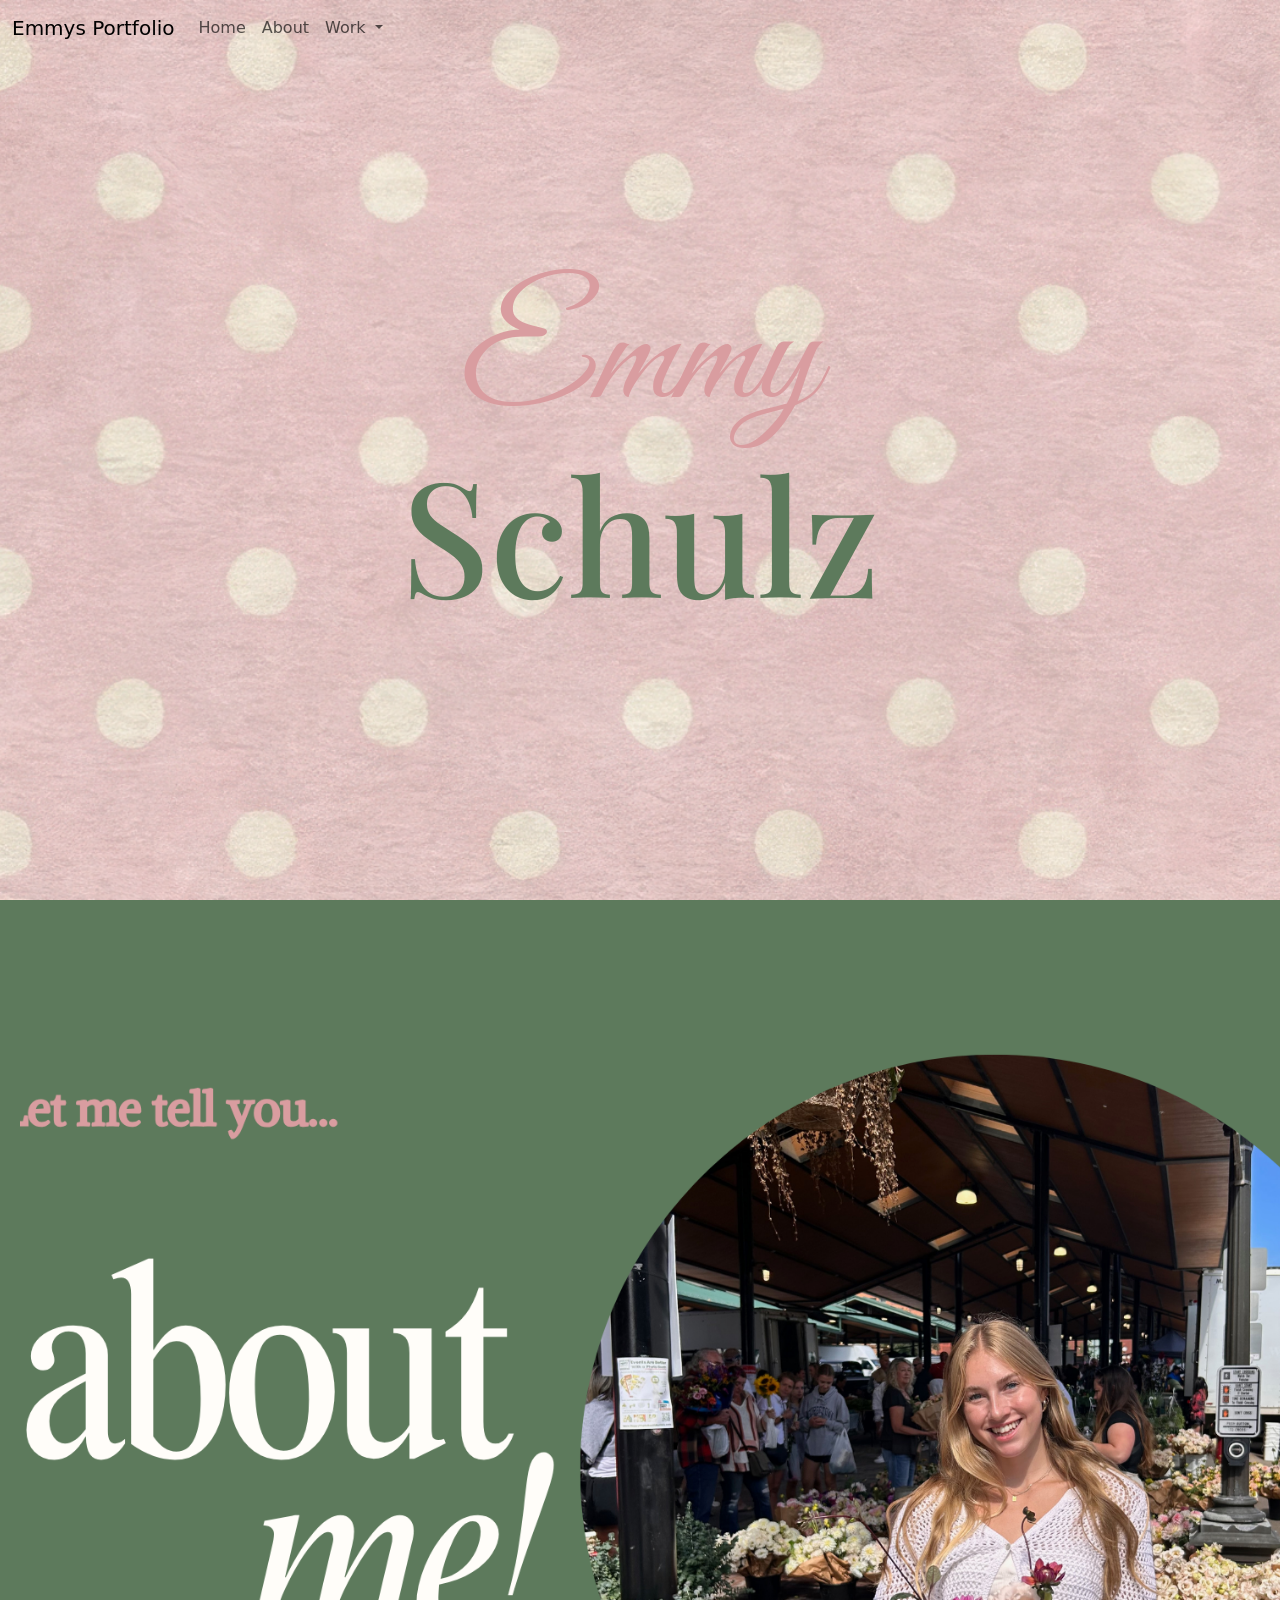
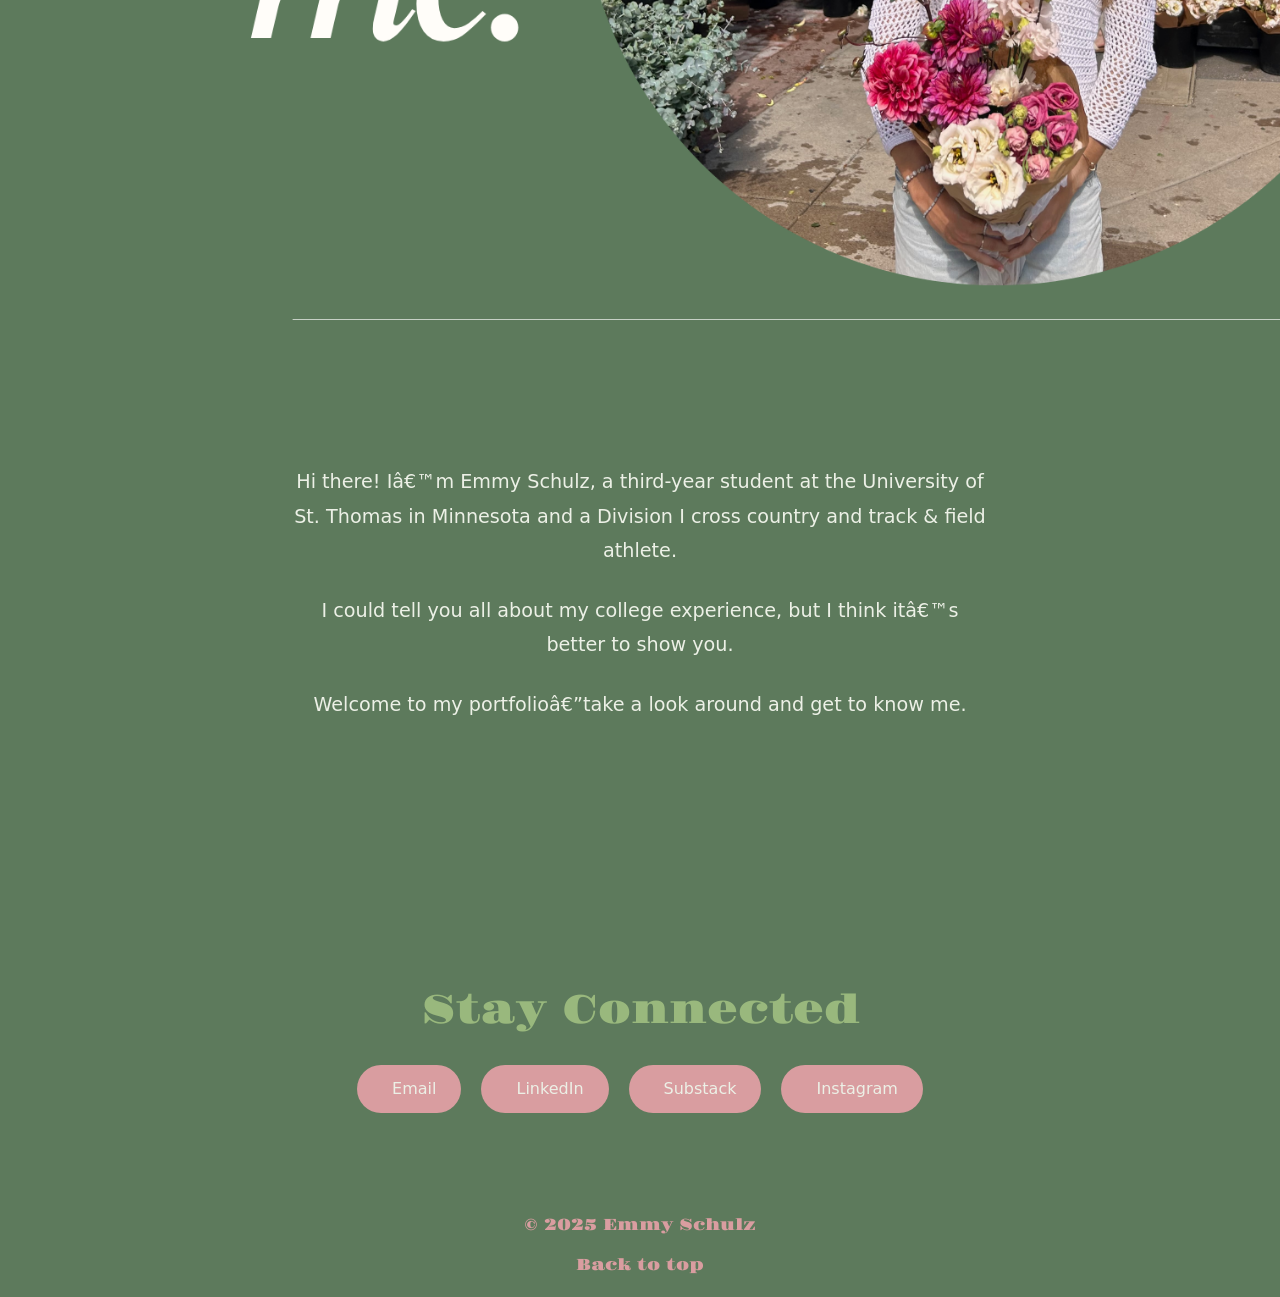
==== commit e83ba71c: "changing home page/ connect section" ====
--- a/index.html
+++ b/index.html
@@ -1,6 +1,6 @@
 <!DOCTYPE html>
 <html lang="en">
-
+<!--INITIALIZATION IN BACKGROUND SECTION DO NOT EDIT OR TOUCH-->
 	<head>
 		<link rel="stylesheet" href="https://cdnjs.cloudflare.com/ajax/libs/animate.css/4.1.1/animate.min.css"/>
 		
@@ -12,6 +12,8 @@
 
 		<link rel="icon" href="images/initials.png" type="image/x-icon">
 
+<!--ACTUAL PAGE LINKS AND STYLE SHEETS.-->
+
 		<title>Emmy Schulz Portfolio</title>
 
 		<link href="https://cdn.jsdelivr.net/npm/bootstrap@5.3.8/dist/css/bootstrap.min.css" rel="stylesheet" integrity="sha384-sRIl4kxILFvY47J16cr9ZwB07vP4J8+LH7qKQnuqkuIAvNWLzeN8tE5YBujZqJLB" crossorigin="anonymous">
@@ -20,13 +22,11 @@
 
 		<link href="https://fonts.googleapis.com/css2?family=Great+Vibes&family=Playfair+Display:wght@400;700&display=swap" rel="stylesheet">
 
-	<link rel="stylesheet" href="styles/normalize2 copy.css" />
-    <link rel="stylesheet" href="styles/portfolio copy.css" />
+    <link href="https://fonts.googleapis.com/css2?family=Gravitas+One&display=swap" rel="stylesheet">
 
+	  
 
-		
-	</head>
-	
+  </head>
 	<body>
 		
 
@@ -62,6 +62,8 @@
 	</div>
 </nav>
 
+
+
 		<!-- Hero Section -->
 		<section id="hero" class="hero-section d-flex align-items-center justify-content-center text-center">
     <div class="hero-text">
@@ -70,13 +72,13 @@
     </div>
 </section>
 
-<section id="about" class="about-section d-flex align-items-center">
-    <div class="container text-center">
-        
-        <img src="images/aboutmebanner2.png" 
-             alt="About Emmy Schulz" 
-             class="img-fluid mb-4 about-img">
+<section id="about" class="about-section">
 
+    <img src="images/aboutmebanner2.png" 
+         alt="About Emmy Schulz" 
+         class="full-photo">
+
+    <div class="about-text text-center">
         <p class="intro-text">
             Hi there! I’m Emmy Schulz, a third-year student at the University of St. Thomas 
             in Minnesota and a Division I cross country and track & field athlete.
@@ -89,8 +91,8 @@
         <p class="intro-text">
             Welcome to my portfolio—take a look around and get to know me.
         </p>
+    </div>
 
-    </div>
 </section>
 
   <!-- Stay Connected Section -->
@@ -133,10 +135,4 @@
     </div>
   </body>
 </html>
-		
-
-    
-</body>
-</html>
-
-	+		
--- a/styles/styles.css
+++ b/styles/styles.css
@@ -1,14 +1,16 @@
 @import url('https://fonts.googleapis.com/css2?family=Bitter:ital,wght@0,100..900;1,100..900&family=Cherry+Bomb+One&display=swap');
 @import url('https://fonts.googleapis.com/css2?family=Miltonian+Tattoo&display=swap');
+
 
 :root { 
     --bg-color:#ecf0e6;
     --text-color: #510D0A; 
     --highlight-color-one: #5d7a5c;
     --highlight-color-two: #d99da0;
+    --highlight-color-three:#99B87D; 
 }
 body { 
-    background-color: var(--bg-color);
+    background-color: var(--highlight-color-one);
     color: var(--text-color);
 }
 
@@ -45,44 +47,101 @@
 
 .intro-text {
     max-width: 700px;
-    margin: 0 auto;
+    margin: 25px auto;
     font-size: 1.2rem;
-    line-height: 1.6;
-    color:var(--highlight-color-one);
+    line-height: 1.8;
+    color: var(--bg-color);
 }
 .about-section {
-    min-height: 100vh; /* full screen */
-    padding-top: 80px; /* space for fixed navbar */
-    padding-bottom: 40px;
+    min-height: 100vh;
+    padding: 120px 20px 100px;
 }
 
+.full-photo {
+    width: 100vw;
+    height: 100vh;
+    object-fit: cover;
+    display: block;
+    margin: 0;
+}
+.about-text {
+    padding: 60px 20px;
+}
 /* Keep content centered vertically */
 .about-section .container {
     max-width: 800px;
 }
+.full-photo {
+    margin-bottom: 60px;
+}
+
+/*stay connected*/
+#stay-connected {
+    background-color: var(--highlight-color-one); /* your green */
+    padding: 80px 20px;
+    text-align: center;
+}
+#stay-connected h2 {
+    font-family: 'Gravitas One', serif;
+    color: var(--highlight-color-three); /* off-white */
+    font-size: 2.5rem;
+    margin-bottom: 30px;
+}
+.social-links {
+    display: flex;
+    justify-content: center;
+    gap: 20px;
+    flex-wrap: wrap;
+}
+.social-btn {
+    background-color: var(--highlight-color-two); /* pink */
+    color: var(--bg-color); /* off-white text */
+    text-decoration: none;
+    padding: 12px 25px;
+    border-radius: 30px;
+    font-size: 1rem;
+    font-weight: 500;
+    transition: all 0.3s ease;
+    display: flex;
+    align-items: center;
+    gap: 10px;
+}
+.social-btn:hover {
+    background-color: var(--highlight-color-three); /* lighter green */
+    transform: translateY(-3px);
+}
+.social-btn i {
+    font-size: 1.2rem;
+}
 
 
-
-
-
-.footer {
-	background-image: url("../images/b.png"); /* change to your image */
-	background-size: cover;
-	background-position: center;
-	background-repeat: no-repeat;
-
-	padding: 60px 0;
-	position: relative;
+/*footer*/
+#footer {
+  text-align: center;
+  padding: 20px 0;
+  color: #D99DA0;
+  font-family: "Gravitas One", serif;
+  font-size: 1em;
+  background-color: #5D7A5C;
 }
 
-/* keep text above overlay */
-.footer .container-fluid {
-	position: relative;
-	z-index: 1;
+#footer ul {
+  list-style: none;
+  padding: 0;
+  margin: 10px 0 0 0;
 }
-.footer {
-	min-height: 200px;
-	display: flex;
-	align-items: center;
-	justify-content: center;
+
+#footer ul li {
+  display: inline;
+  margin: 0 10px;
+}
+
+#footer ul li a {
+  color: #D99DA0;
+  text-decoration: none;
+  transition: color 0.3s;
+}
+
+#footer ul li a:hover {
+  color: #ECF0E6;
 }
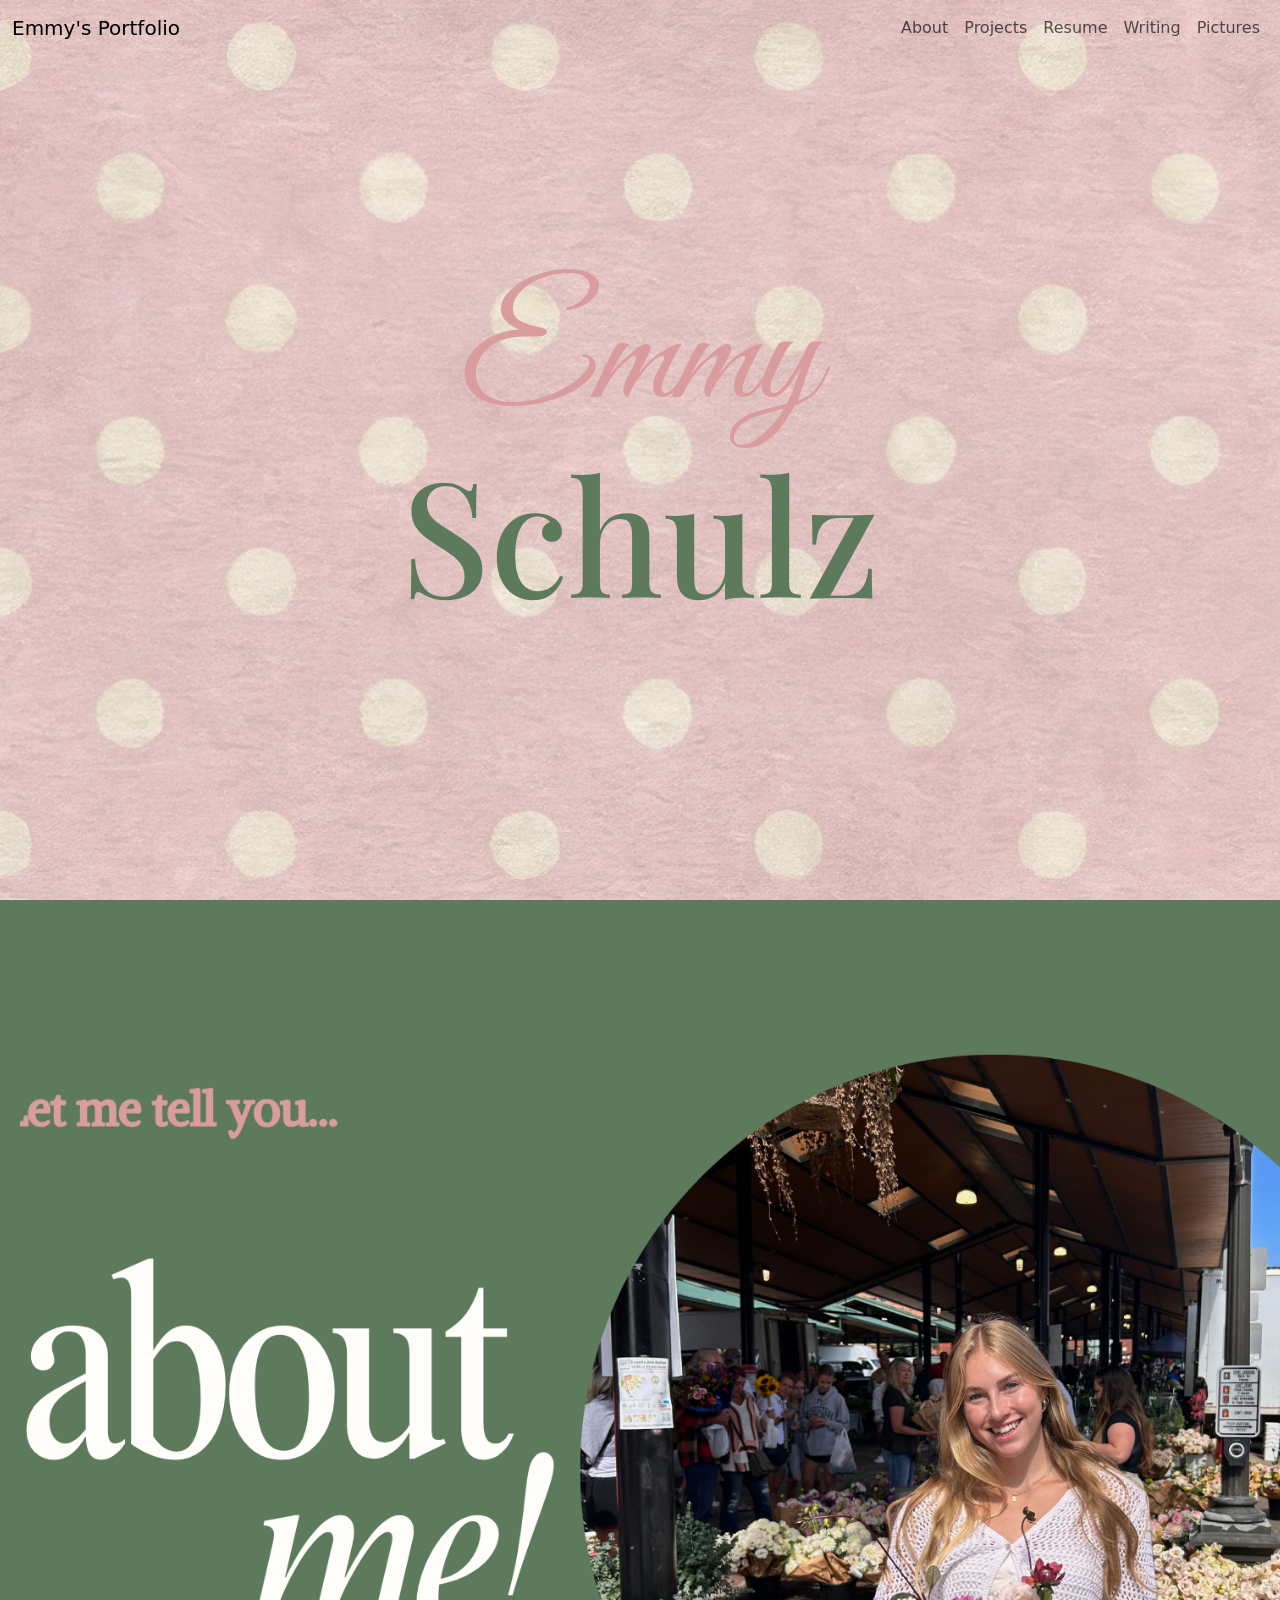
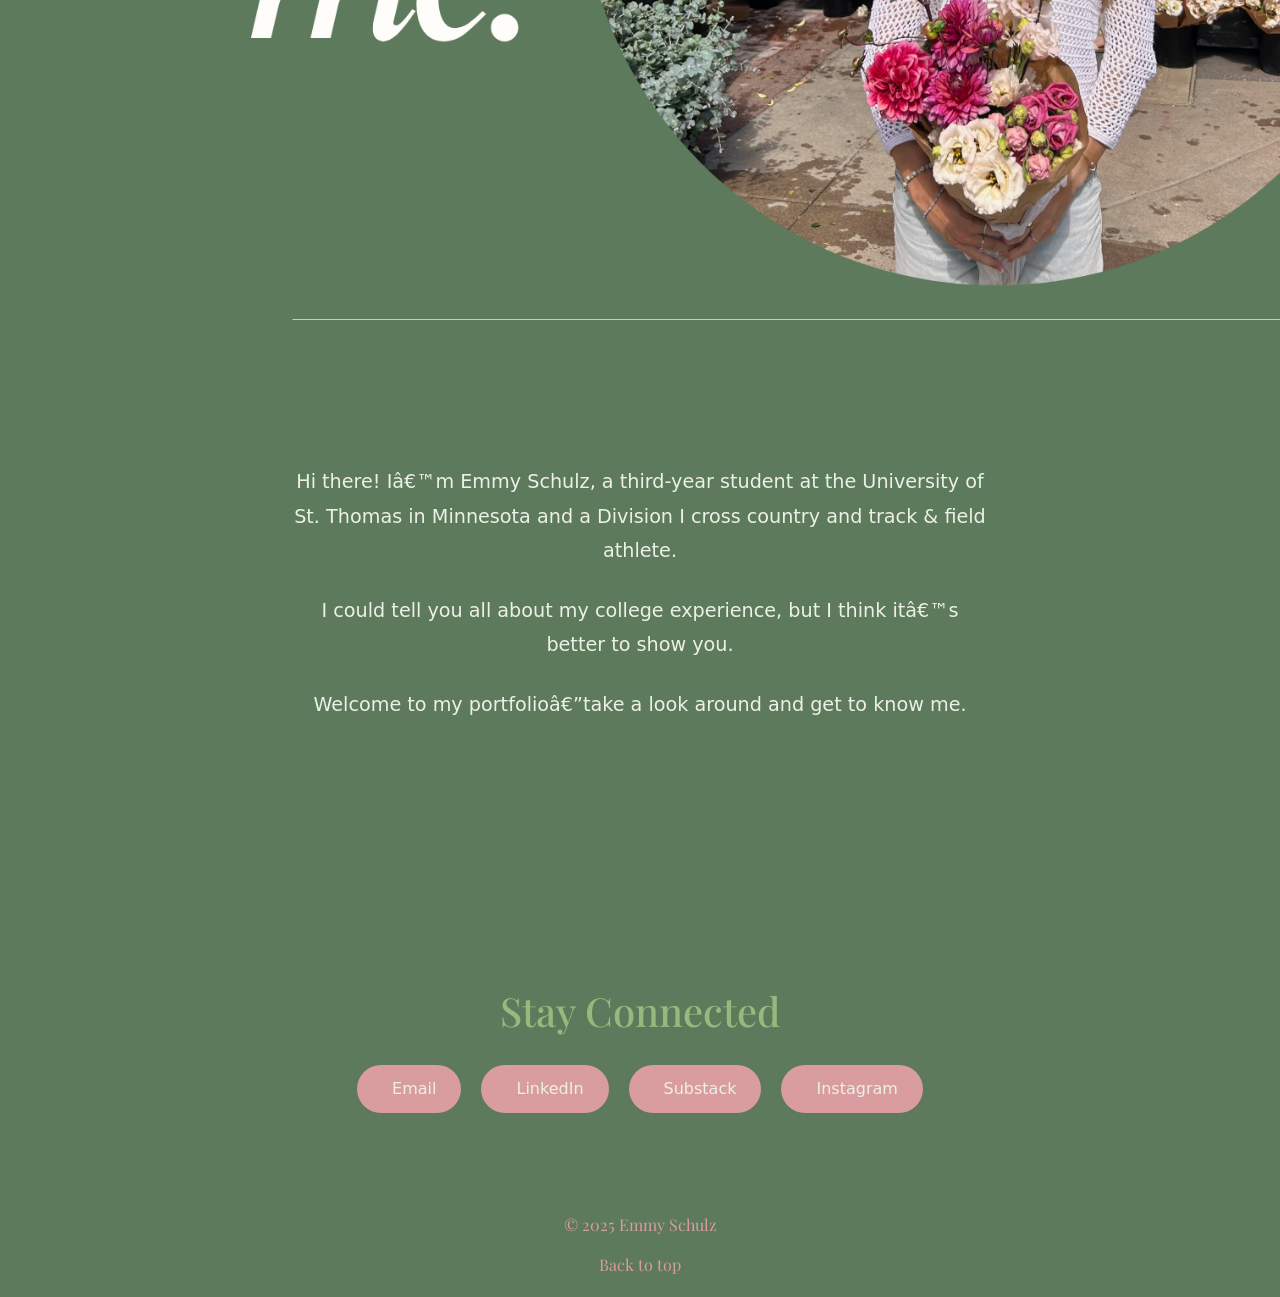
==== commit 67fa6b2a: "created other pages created other htmls for my navigation will be adding the styling and content nex" ====
--- a/index.html
+++ b/index.html
@@ -32,34 +32,48 @@
 
 		<!-- navbar with a drop down that collapses on screens smaller than medium width -->
 <nav class="navbar navbar-expand-md fixed-top">
-	<div class="container-fluid">
-		<a class="navbar-brand" href="#">Emmys Portfolio</a>
-		<button class="navbar-toggler" type="button" data-bs-toggle="collapse" data-bs-target="#navbarText" aria-controls="navbarText" aria-expanded="false" aria-label="Toggle navigation">
-			<span class="navbar-toggler-icon"></span>
-		</button>
-		<div class="collapse navbar-collapse" id="navbarText">
-			<ul class="navbar-nav">
-				<li class="nav-item">
-					<a class="nav-link" href="#">Home</a>
-				</li>
-				<li class="nav-item">
-					<a class="nav-link" href="#">About</a>
-				</li>
-				<li class="nav-item dropdown">
-					<a class="nav-link dropdown-toggle" role="button" data-bs-toggle="dropdown">
-						Work
-					</a>
-					<ul class="dropdown-menu">
-						<li><a class="dropdown-item" href="#">Digital</a></li>
-						<li><a class="dropdown-item" href="#">Print</a></li>
-						<li><a class="dropdown-item" href="#">Illustration</a></li>
-					</ul>
-				</li>
-			</ul>
-			</div>
-		
-	</div>
-	</div>
+  <div class="container-fluid">
+    
+    <a class="navbar-brand" href="index.html">Emmy's Portfolio</a>
+
+    <button
+      class="navbar-toggler"
+      type="button"
+      data-bs-toggle="collapse"
+      data-bs-target="#navbarText"
+      aria-controls="navbarText"
+      aria-expanded="false"
+      aria-label="Toggle navigation"
+    >
+      <span class="navbar-toggler-icon"></span>
+    </button>
+
+    <div class="collapse navbar-collapse" id="navbarText">
+      <ul class="navbar-nav ms-auto">
+
+        <li class="nav-item">
+          <a class="nav-link" href="index.html">About</a>
+        </li>
+
+        <li class="nav-item">
+          <a class="nav-link" href="projects.html">Projects</a>
+        </li>
+
+        <li class="nav-item">
+          <a class="nav-link" href="resume.html">Resume</a>
+        </li>
+
+        <li class="nav-item">
+          <a class="nav-link" href="writing.html">Writing</a>
+        </li>
+
+        <li class="nav-item">
+          <a class="nav-link" href="pictures.html">Pictures</a>
+        </li>
+
+      </ul>
+    </div>
+  </div>
 </nav>
 
 
--- a/styles/styles.css
+++ b/styles/styles.css
@@ -82,7 +82,7 @@
     text-align: center;
 }
 #stay-connected h2 {
-    font-family: 'Gravitas One', serif;
+    font-family: 'Playfair Display', serif;
     color: var(--highlight-color-three); /* off-white */
     font-size: 2.5rem;
     margin-bottom: 30px;
@@ -120,7 +120,7 @@
   text-align: center;
   padding: 20px 0;
   color: #D99DA0;
-  font-family: "Gravitas One", serif;
+  font-family: 'Playfair Display', serif;
   font-size: 1em;
   background-color: #5D7A5C;
 }
@@ -144,4 +144,28 @@
 
 #footer ul li a:hover {
   color: #ECF0E6;
+}
+.page-header {
+    padding-top: 140px;
+    padding-bottom: 60px;
+}
+
+.page-header h1 {
+    font-size: 4rem;
+    font-family: "Playfair Display", serif;
+}
+
+.card {
+    border: none;
+    box-shadow: 0 4px 20px rgba(0,0,0,.08);
+    transition: transform .3s ease;
+}
+
+.card:hover {
+    transform: translateY(-8px);
+}
+
+.card img {
+    height: 300px;
+    object-fit: cover;
 }
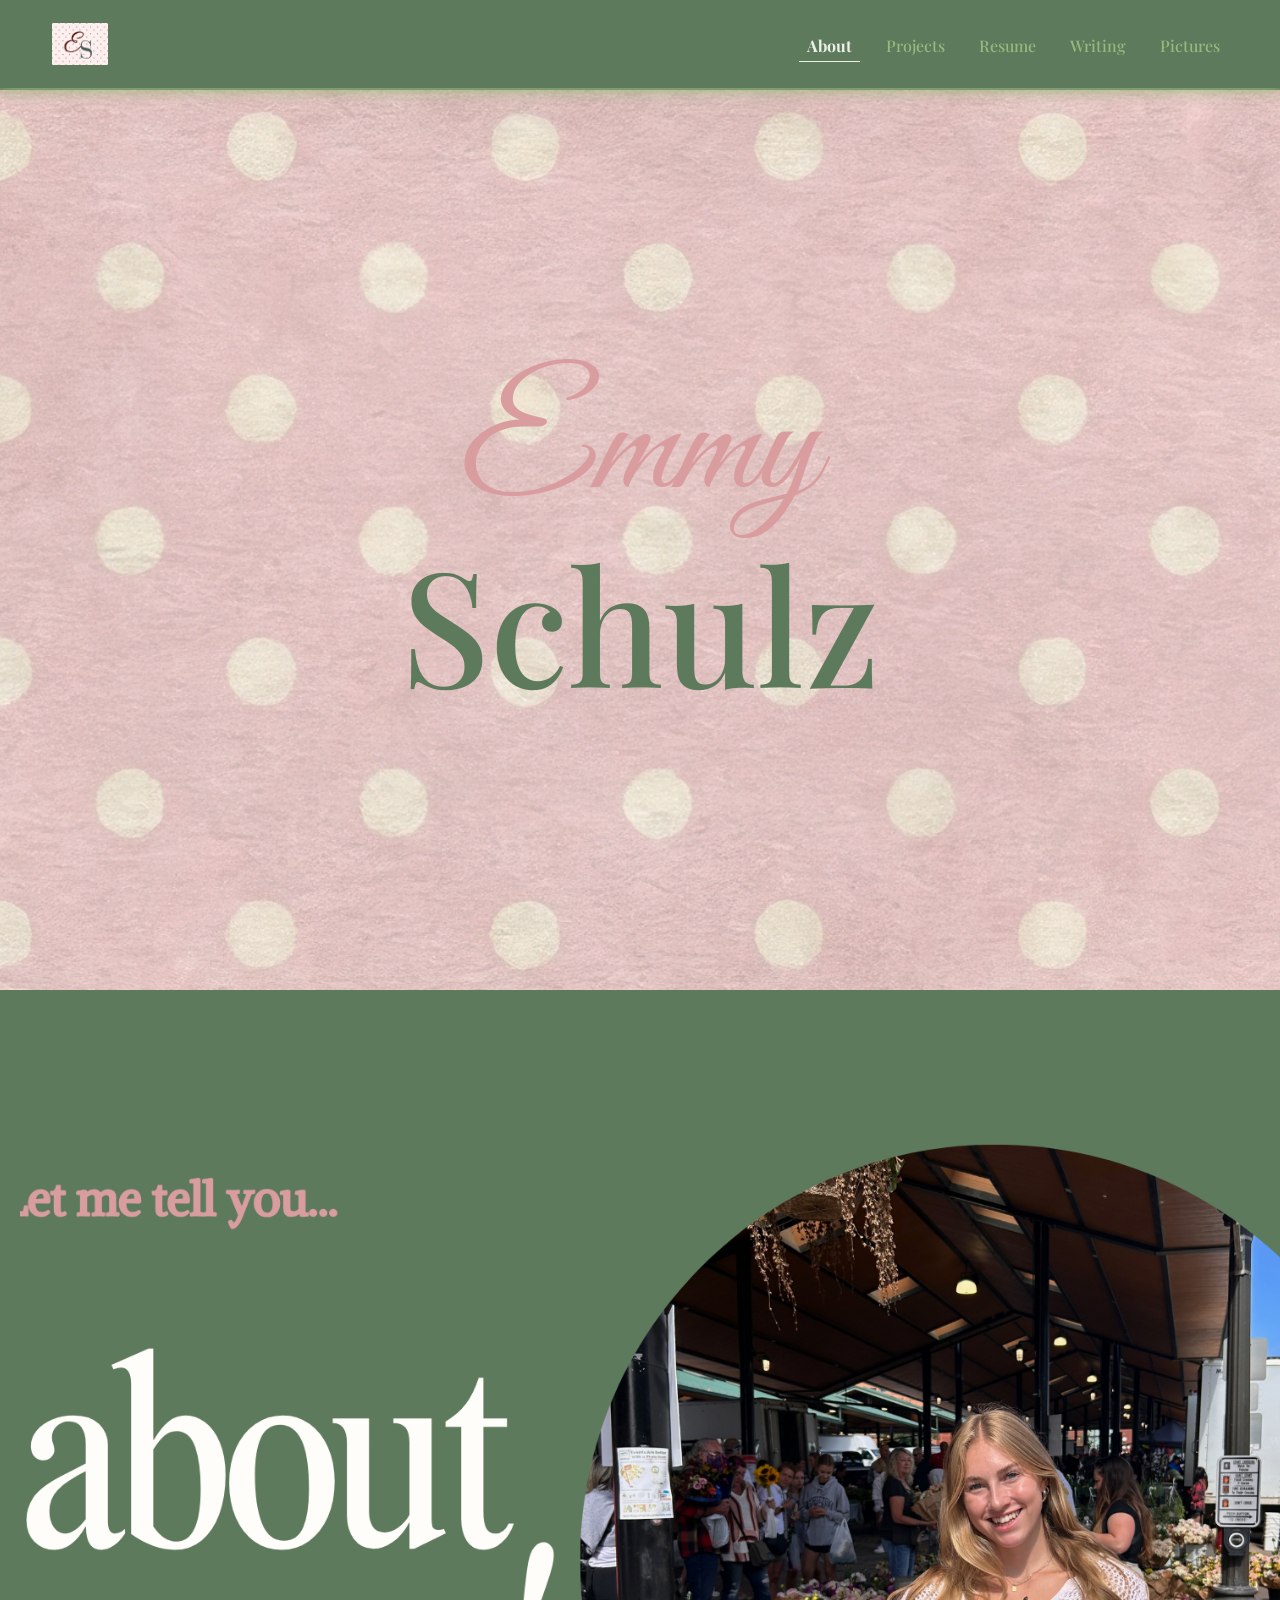
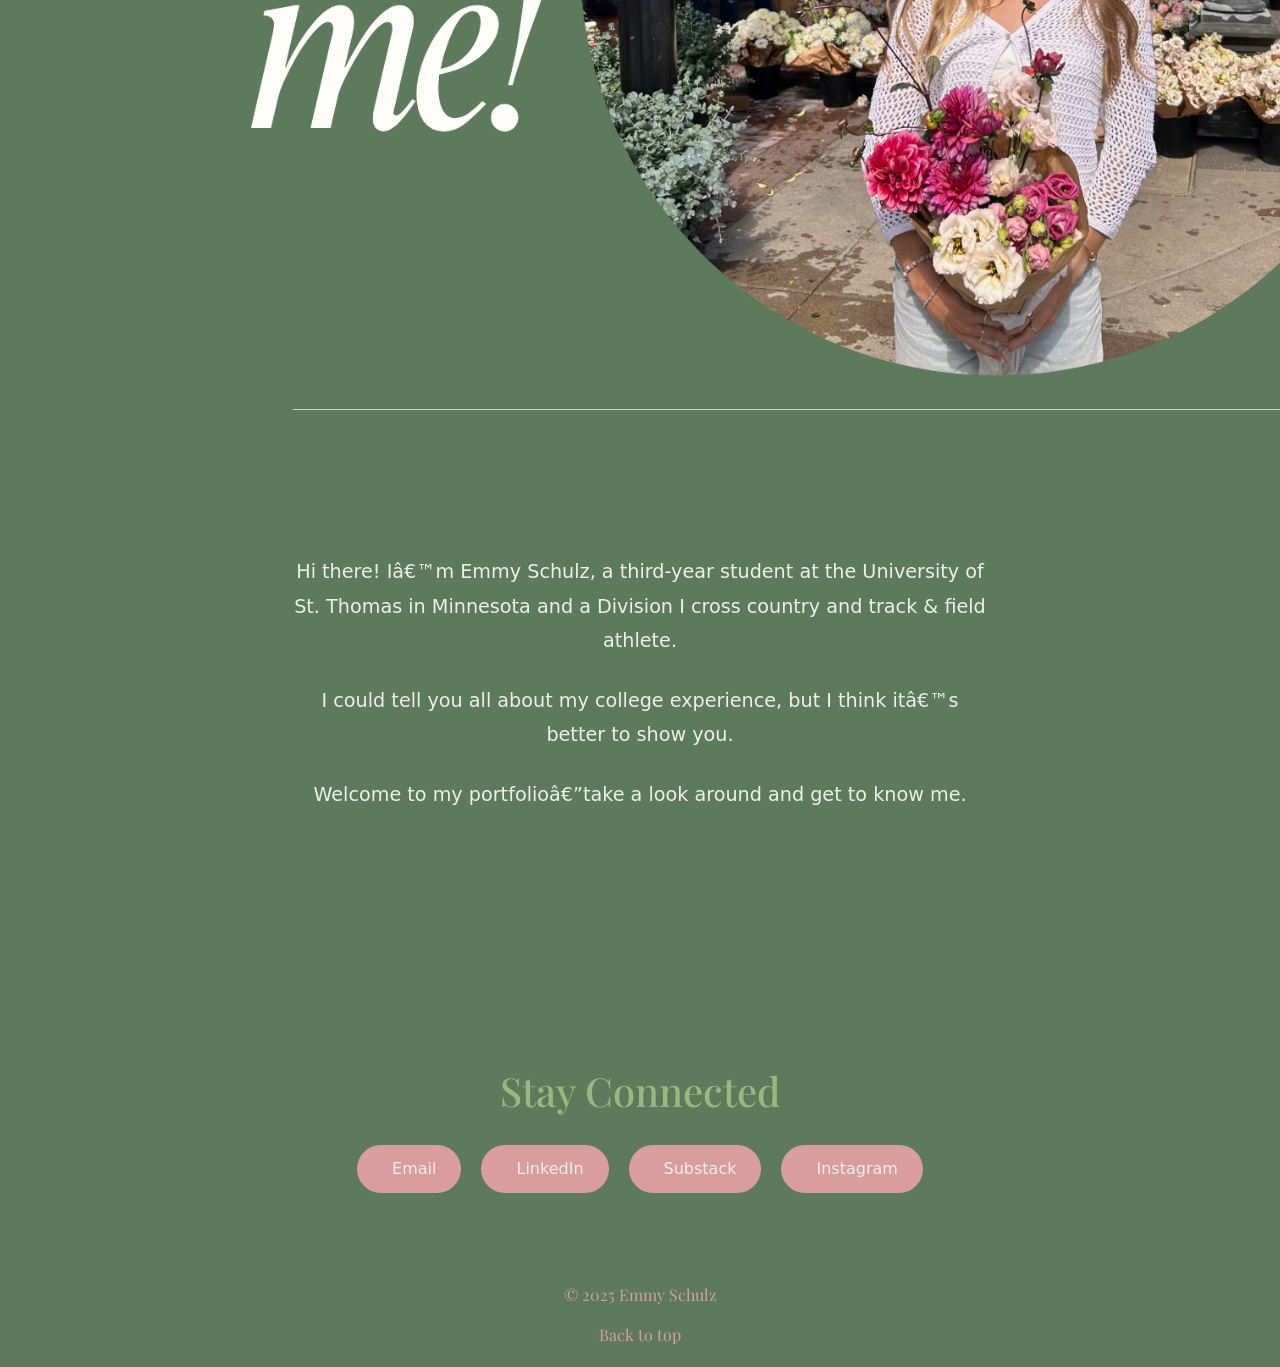
==== commit 6bb1e1f4: "adding things to pages and trying to figure out spacing of text but bruh i am struggling" ====
--- a/index.html
+++ b/index.html
@@ -24,6 +24,8 @@
 
     <link href="https://fonts.googleapis.com/css2?family=Gravitas+One&display=swap" rel="stylesheet">
 
+    <script src="https://cdn.jsdelivr.net/npm/bootstrap@5.3.8/dist/js/bootstrap.bundle.min.js"></script>
+
 	  
 
   </head>
@@ -33,8 +35,10 @@
 		<!-- navbar with a drop down that collapses on screens smaller than medium width -->
 <nav class="navbar navbar-expand-md fixed-top">
   <div class="container-fluid">
-    
-    <a class="navbar-brand" href="index.html">Emmy's Portfolio</a>
+
+    <a class="navbar-brand" href="index.html">
+  <img src="images/initials.png" alt="logo" class="nav-logo">
+</a>
 
     <button
       class="navbar-toggler"
@@ -48,11 +52,12 @@
       <span class="navbar-toggler-icon"></span>
     </button>
 
-    <div class="collapse navbar-collapse" id="navbarText">
-      <ul class="navbar-nav ms-auto">
+    <div class="collapse navbar-collapse justify-content-end" id="navbarText">
+
+      <ul class="navbar-nav">
 
         <li class="nav-item">
-          <a class="nav-link" href="index.html">About</a>
+          <a class="nav-link active" href="index.html">About</a>
         </li>
 
         <li class="nav-item">
@@ -72,6 +77,7 @@
         </li>
 
       </ul>
+
     </div>
   </div>
 </nav>
--- a/styles/styles.css
+++ b/styles/styles.css
@@ -42,6 +42,111 @@
     font-size: 10rem;
     color: var(--highlight-color-one); /* muted green */
 }
+/*this is for the navigation styling*/
+
+
+.navbar {
+    background-color: var(--highlight-color-one);
+    backdrop-filter: blur(10px);
+    padding: 18px 40px;
+    transition: all 0.3s ease;
+    box-shadow: 0 2px 15px var(--highlight-color-three);
+}
+
+/* Brand Name */
+
+.nav-logo {
+    height: 42px;
+    width: auto;
+}
+
+.navbar-brand:hover {
+    opacity: 0.7;
+}
+
+/* Nav Links */
+
+.navbar-nav {
+    gap: 18px;
+}
+
+.nav-link {
+    font-family: "Playfair Display", serif;
+    font-size: 1rem;
+    font-weight: 500;
+    color: var(--highlight-color-three) !important;
+    position: relative;
+    transition: all 0.3s ease;
+    padding-bottom: 4px;
+}
+
+/* Underline Hover Animation */
+
+.nav-link::after {
+    content: "";
+    position: absolute;
+    width: 0%;
+    height: 1.5px;
+    left: 0;
+    bottom: 0;
+    background-color: var(--bg-color);
+    transition: width 0.3s ease;
+}
+
+.nav-link:hover::after {
+    width: 100%;
+}
+
+.nav-link:hover {
+    opacity: 0.75;
+}
+
+/* Active Page */
+
+.nav-link.active {
+    color: var(--bg-color) !important;
+    font-weight: 700;
+}
+
+.nav-link.active::after {
+    width: 100%;
+    background-color: var(--bg-color);
+}
+
+/* Dropdown */
+
+.dropdown-menu {
+    border: none;
+    border-radius: 12px;
+    padding: 12px;
+    box-shadow: 0 8px 25px var(--bg-color);
+}
+
+.dropdown-item {
+    font-family: "Playfair Display", serif;
+    transition: 0.2s ease;
+    border-radius: 8px;
+}
+
+.dropdown-item:hover {
+    background-color: #f5f5f5;
+}
+
+/* Mobile */
+
+.navbar-toggler {
+    border: none;
+}
+
+.navbar-toggler:focus {
+    box-shadow: none;
+}
+
+/* Space Below Fixed Navbar */
+
+body {
+    padding-top: 90px;
+}
 
 /*this is the about me banner section*/
 
@@ -78,7 +183,7 @@
 /*stay connected*/
 #stay-connected {
     background-color: var(--highlight-color-one); /* your green */
-    padding: 80px 20px;
+    padding: 70px 20px;
     text-align: center;
 }
 #stay-connected h2 {
@@ -118,7 +223,7 @@
 /*footer*/
 #footer {
   text-align: center;
-  padding: 20px 0;
+  padding: 20px;
   color: #D99DA0;
   font-family: 'Playfair Display', serif;
   font-size: 1em;
@@ -145,6 +250,7 @@
 #footer ul li a:hover {
   color: #ECF0E6;
 }
+/*this is for your projects page*/
 .page-header {
     padding-top: 140px;
     padding-bottom: 60px;
@@ -168,4 +274,4 @@
 .card img {
     height: 300px;
     object-fit: cover;
-}+}
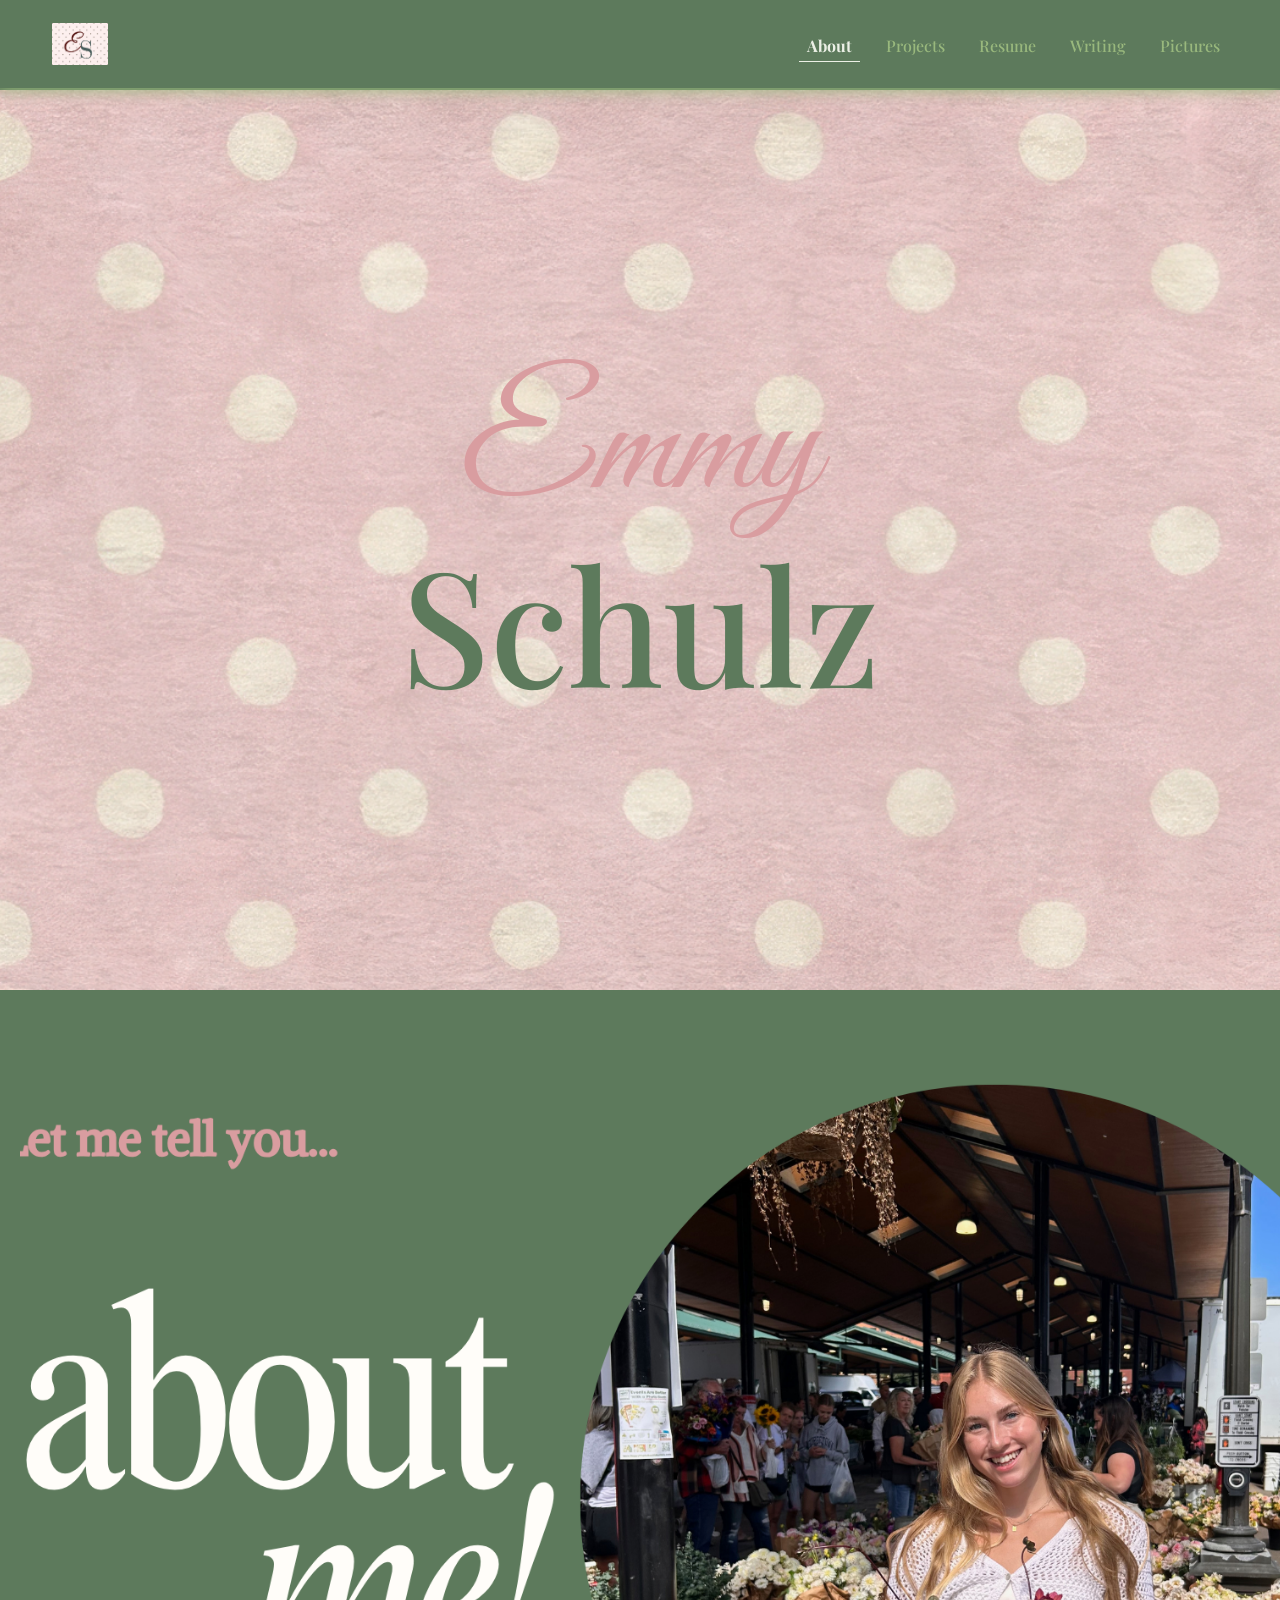
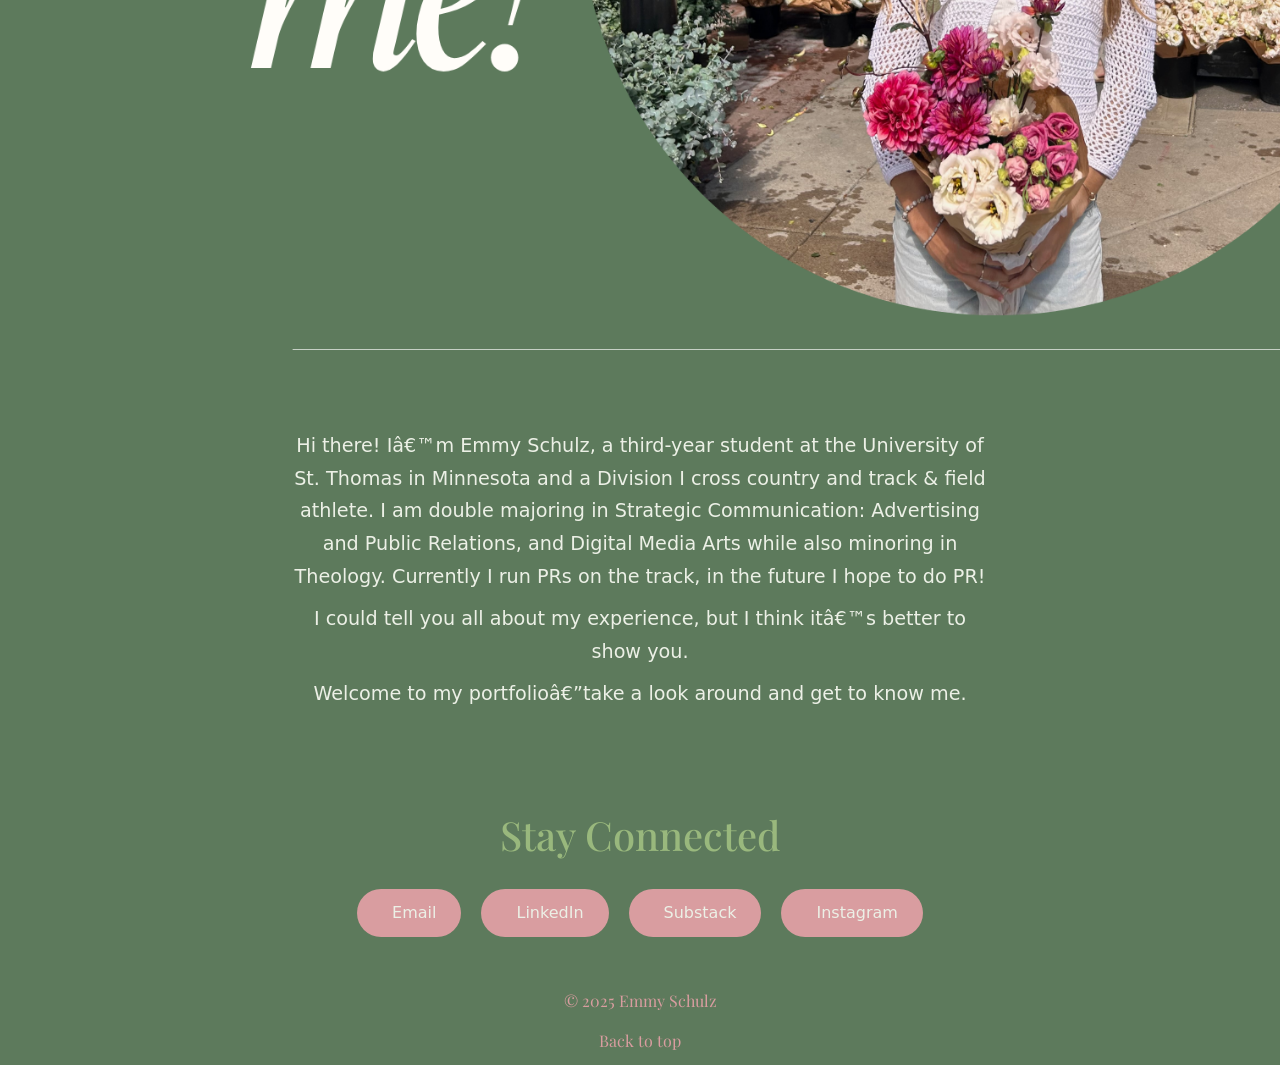
==== commit af30ee4f: "sizing and text" ====
--- a/index.html
+++ b/index.html
@@ -101,11 +101,11 @@
     <div class="about-text text-center">
         <p class="intro-text">
             Hi there! I’m Emmy Schulz, a third-year student at the University of St. Thomas 
-            in Minnesota and a Division I cross country and track & field athlete.
+            in Minnesota and a Division I cross country and track & field athlete. I am double majoring in Strategic Communication: Advertising and Public Relations, and Digital Media Arts while also minoring in Theology. Currently I run PRs on the track, in the future I hope to do PR! 
         </p>
 
         <p class="intro-text">
-            I could tell you all about my college experience, but I think it’s better to show you.
+            I could tell you all about my experience, but I think it’s better to show you.
         </p>
 
         <p class="intro-text">
--- a/styles/styles.css
+++ b/styles/styles.css
@@ -150,16 +150,9 @@
 
 /*this is the about me banner section*/
 
-.intro-text {
-    max-width: 700px;
-    margin: 25px auto;
-    font-size: 1.2rem;
-    line-height: 1.8;
-    color: var(--bg-color);
-}
+
 .about-section {
-    min-height: 100vh;
-    padding: 120px 20px 100px;
+    padding: 60px 20px 30px;
 }
 
 .full-photo {
@@ -167,10 +160,19 @@
     height: 100vh;
     object-fit: cover;
     display: block;
-    margin: 0;
-}
+    margin-bottom: 25px;
+}
+
 .about-text {
-    padding: 60px 20px;
+    padding: 10px 20px 20px;
+}
+
+.intro-text {
+    max-width: 700px;
+    margin: 10px auto;
+    font-size: 1.2rem;
+    line-height: 1.7;
+    color: var(--bg-color);
 }
 /* Keep content centered vertically */
 .about-section .container {
@@ -183,7 +185,7 @@
 /*stay connected*/
 #stay-connected {
     background-color: var(--highlight-color-one); /* your green */
-    padding: 70px 20px;
+    padding: 40px 20px;
     text-align: center;
 }
 #stay-connected h2 {
@@ -223,7 +225,7 @@
 /*footer*/
 #footer {
   text-align: center;
-  padding: 20px;
+  padding: 12px;
   color: #D99DA0;
   font-family: 'Playfair Display', serif;
   font-size: 1em;
